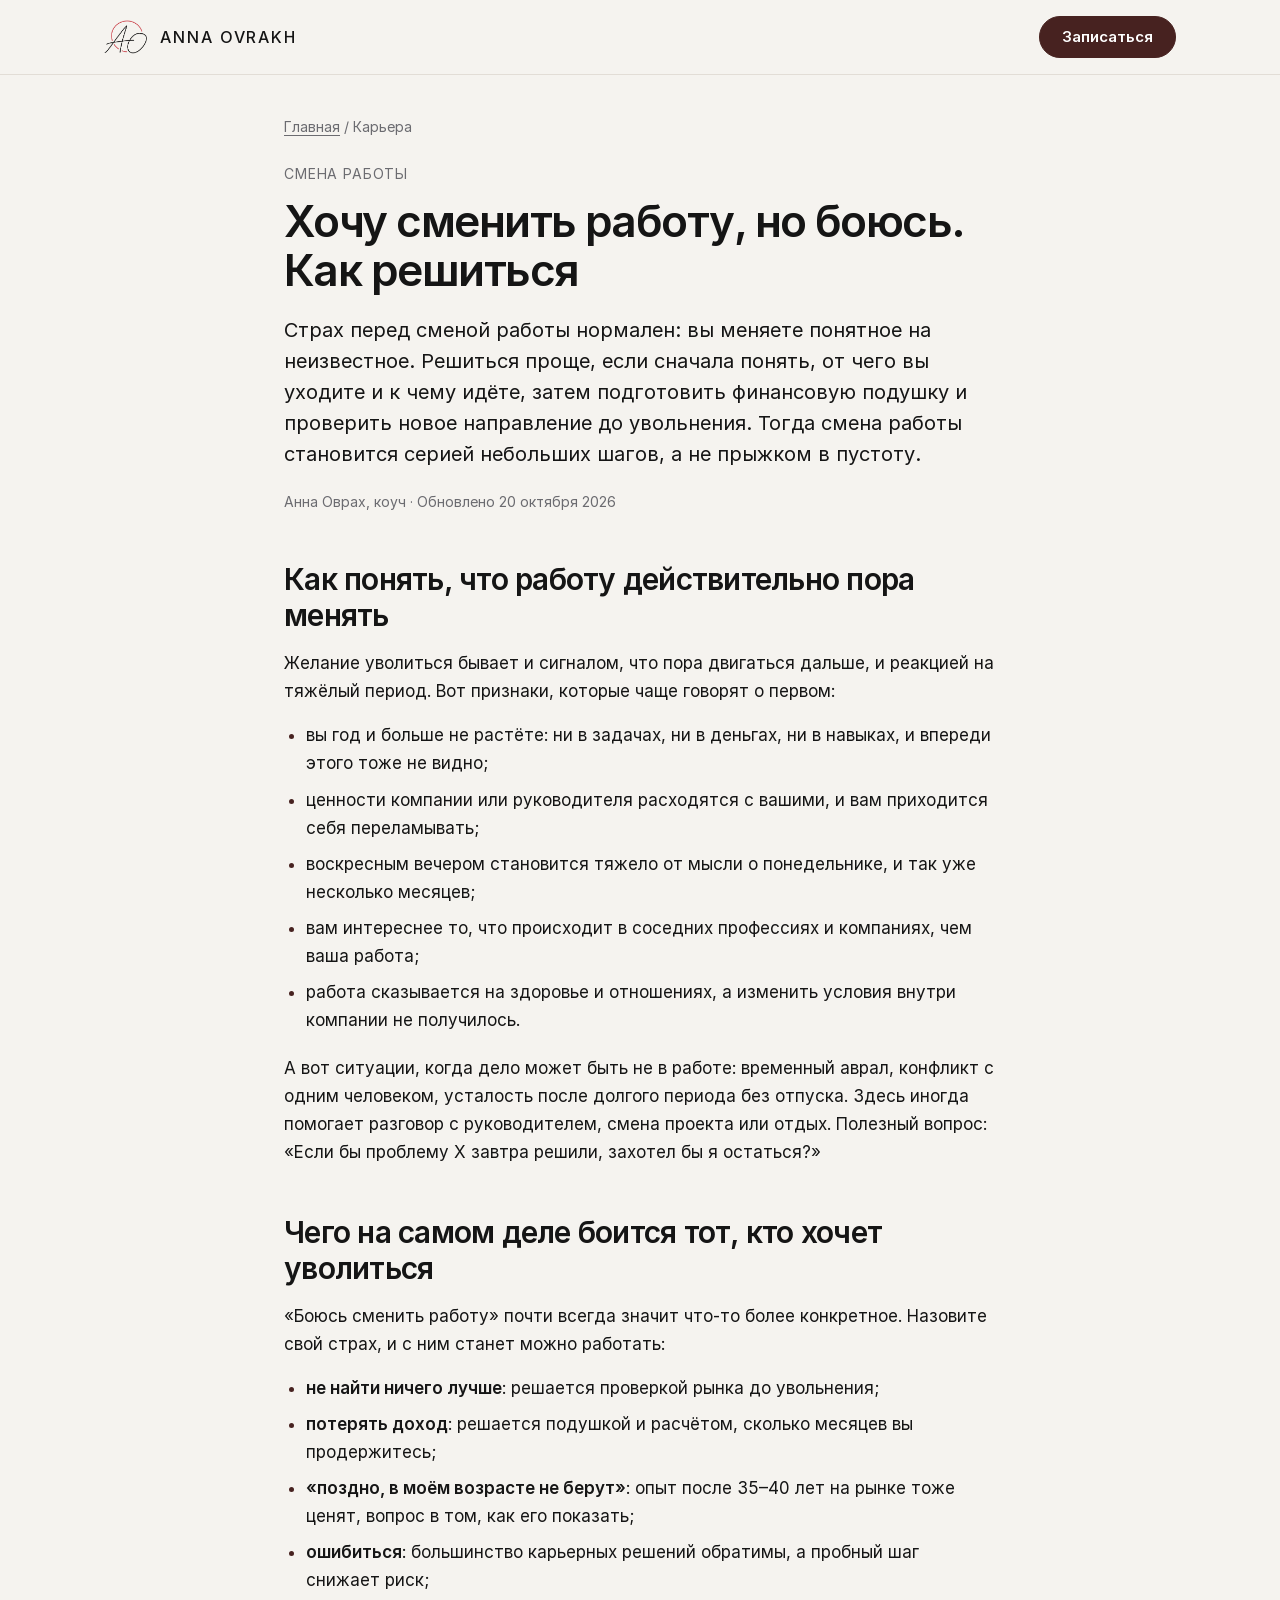
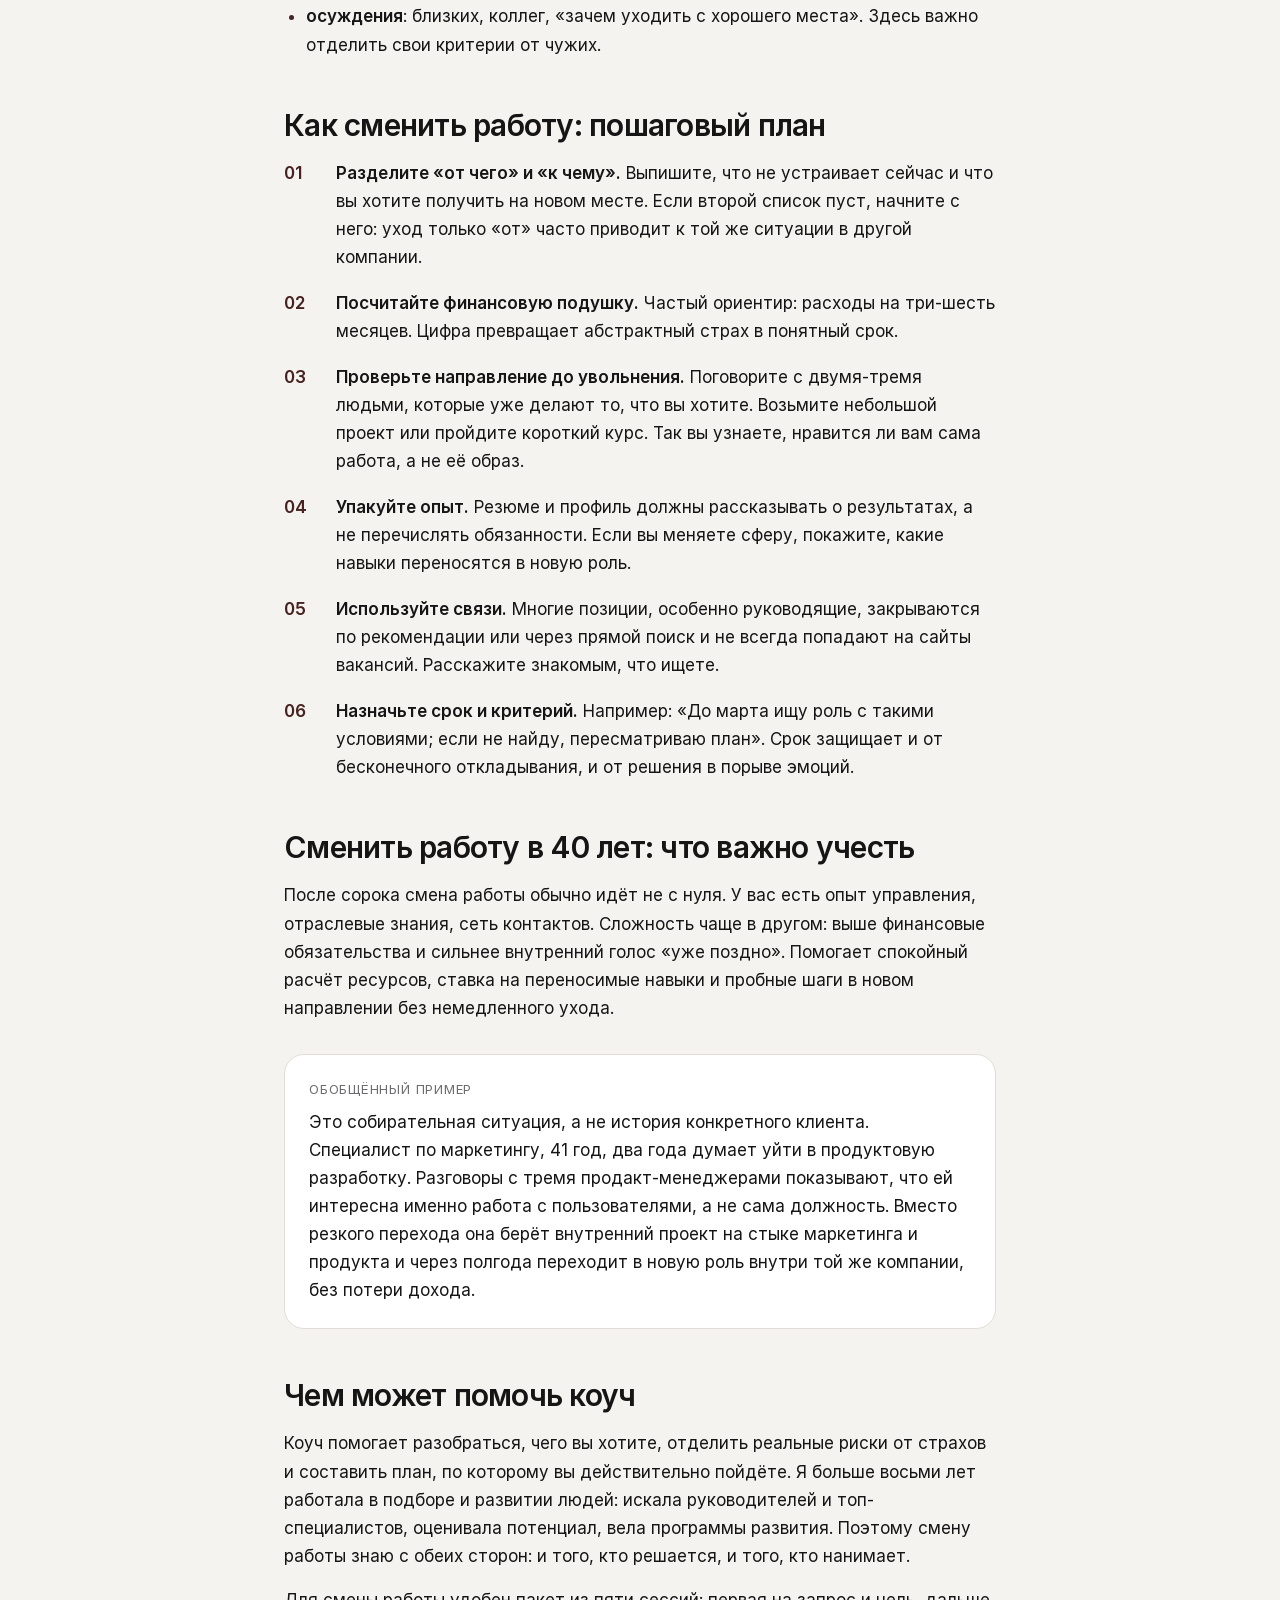
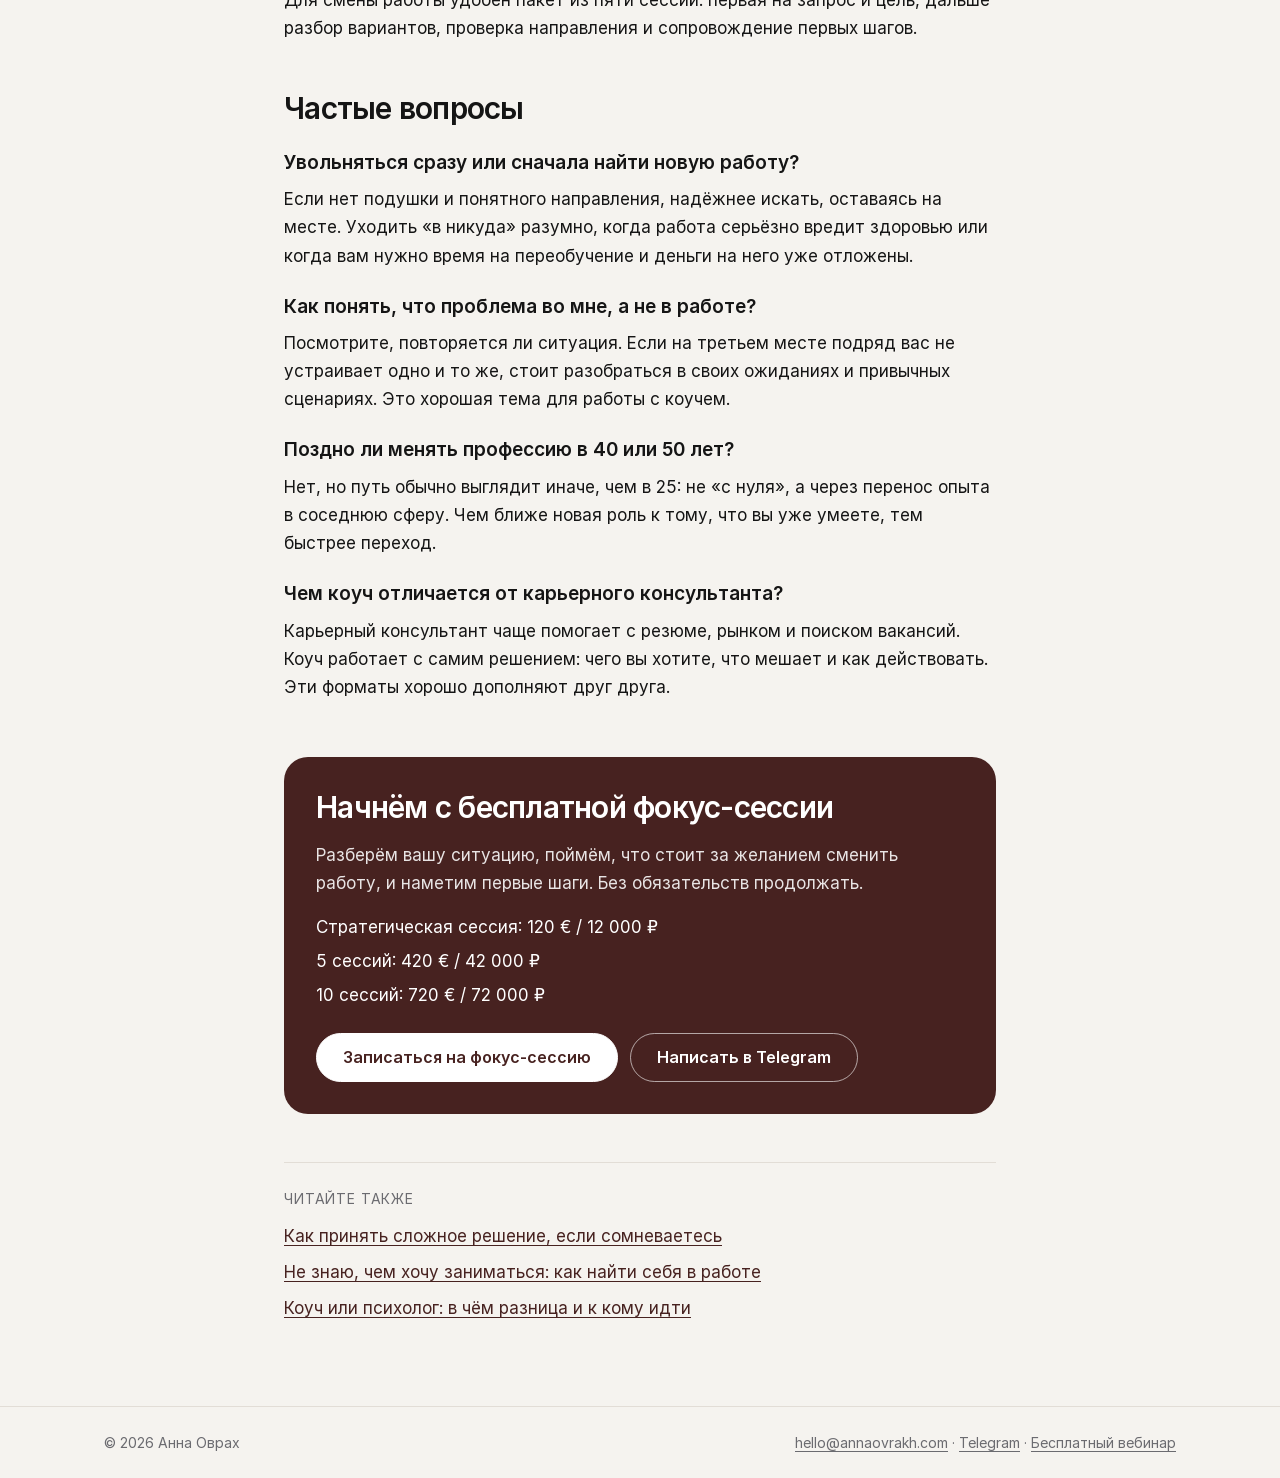
==== hochu-smenit-rabotu/index.html @ 8006fba8 "Add four topic pages for search demand, shared page styles and analytics Pages: /kak-prinyat-resheni" ====
<!doctype html>
<html lang="ru">
<head>
  <meta charset="utf-8">
  <meta name="viewport" content="width=device-width, initial-scale=1">
  <title>Хочу сменить работу, но боюсь: как решиться — Анна Оврах</title>
  <meta name="description" content="Как понять, что работу пора менять, чего на самом деле боится тот, кто хочет уволиться, и как сменить работу без прыжка в пустоту: пошаговый план от коуча.">
  <link rel="canonical" href="https://annaovrakh.com/hochu-smenit-rabotu/">
  <meta name="robots" content="index, follow, max-image-preview:large">
  <meta property="og:type" content="article">
  <meta property="og:url" content="https://annaovrakh.com/hochu-smenit-rabotu/">
  <meta property="og:site_name" content="Анна Оврах">
  <meta property="og:locale" content="ru_RU">
  <meta property="og:title" content="Хочу сменить работу, но боюсь: как решиться">
  <meta property="og:description" content="Как понять, что работу пора менять, и как сменить её без прыжка в пустоту.">
  <meta property="og:image" content="https://annaovrakh.com/assets/meta/og-image.jpg">
  <meta property="og:image:width" content="1200">
  <meta property="og:image:height" content="630">
  <meta name="twitter:card" content="summary_large_image">
  <link rel="icon" href="/favicon.ico" sizes="any">
  <link rel="icon" href="/assets/meta/favicon-512.png" type="image/png" sizes="512x512">
  <link rel="apple-touch-icon" href="/assets/meta/favicon-180.png">
  <link rel="stylesheet" href="/assets/pages/pages.css">
  <script src="/assets/pages/analytics.js" defer></script>
  <script type="application/ld+json">
{
  "@context": "https://schema.org",
  "@graph": [
    {
      "@type": "Article",
      "@id": "https://annaovrakh.com/hochu-smenit-rabotu/#article",
      "headline": "Хочу сменить работу, но боюсь: как решиться",
      "description": "Как понять, что работу пора менять, чего на самом деле боится тот, кто хочет уволиться, и как сменить работу без прыжка в пустоту: пошаговый план от коуча.",
      "inLanguage": "ru",
      "datePublished": "2026-10-20",
      "dateModified": "2026-10-20",
      "image": "https://annaovrakh.com/assets/meta/og-image.jpg",
      "mainEntityOfPage": "https://annaovrakh.com/hochu-smenit-rabotu/",
      "author": { "@type": "Person", "@id": "https://annaovrakh.com/#person", "name": "Анна Оврах", "url": "https://annaovrakh.com/" },
      "publisher": { "@id": "https://annaovrakh.com/#person" },
      "isPartOf": { "@type": "WebSite", "@id": "https://annaovrakh.com/#website", "url": "https://annaovrakh.com/", "name": "Анна Оврах" }
    },
    {
      "@type": "BreadcrumbList",
      "itemListElement": [
        { "@type": "ListItem", "position": 1, "name": "Главная", "item": "https://annaovrakh.com/" },
        { "@type": "ListItem", "position": 2, "name": "Как решиться сменить работу", "item": "https://annaovrakh.com/hochu-smenit-rabotu/" }
      ]
    }
  ]
}
  </script>
</head>
<body>
  <header class="site-header">
    <div class="wrap">
      <a class="brand" href="/"><img src="/assets/images/image-9e5f11c0.png" alt="" width="44" height="34"><span>Anna Ovrakh</span></a>
      <a class="btn btn-primary btn-small" href="https://calendar.google.com/appointments/schedules/AcZssZ16t3_sUgzM_D2zGePgAix_6iRgT2di7BRcbkvkQmh9XfTxQznVhLi48Wpf-VBfK3HbGIU5erK8" target="_blank" rel="noopener">Записаться</a>
    </div>
  </header>

  <main>
    <article>
      <p class="crumbs"><a href="/">Главная</a> / Карьера</p>
      <p class="eyebrow">Смена работы</p>
      <h1>Хочу сменить работу, но боюсь. Как решиться</h1>
      <p class="lead">Страх перед сменой работы нормален: вы меняете понятное на неизвестное. Решиться проще, если сначала понять, от чего вы уходите и к чему идёте, затем подготовить финансовую подушку и проверить новое направление до увольнения. Тогда смена работы становится серией небольших шагов, а не прыжком в пустоту.</p>
      <p class="byline">Анна Оврах, коуч · Обновлено 20 октября 2026</p>

      <h2>Как понять, что работу действительно пора менять</h2>
      <p>Желание уволиться бывает и сигналом, что пора двигаться дальше, и реакцией на тяжёлый период. Вот признаки, которые чаще говорят о первом:</p>
      <ul>
        <li>вы год и больше не растёте: ни в задачах, ни в деньгах, ни в навыках, и впереди этого тоже не видно;</li>
        <li>ценности компании или руководителя расходятся с вашими, и вам приходится себя переламывать;</li>
        <li>воскресным вечером становится тяжело от мысли о понедельнике, и так уже несколько месяцев;</li>
        <li>вам интереснее то, что происходит в соседних профессиях и компаниях, чем ваша работа;</li>
        <li>работа сказывается на здоровье и отношениях, а изменить условия внутри компании не получилось.</li>
      </ul>
      <p>А вот ситуации, когда дело может быть не в работе: временный аврал, конфликт с одним человеком, усталость после долгого периода без отпуска. Здесь иногда помогает разговор с руководителем, смена проекта или отдых. Полезный вопрос: «Если бы проблему X завтра решили, захотел бы я остаться?»</p>

      <h2>Чего на самом деле боится тот, кто хочет уволиться</h2>
      <p>«Боюсь сменить работу» почти всегда значит что-то более конкретное. Назовите свой страх, и с ним станет можно работать:</p>
      <ul>
        <li><strong>не найти ничего лучше</strong>: решается проверкой рынка до увольнения;</li>
        <li><strong>потерять доход</strong>: решается подушкой и расчётом, сколько месяцев вы продержитесь;</li>
        <li><strong>«поздно, в моём возрасте не берут»</strong>: опыт после 35–40 лет на рынке тоже ценят, вопрос в том, как его показать;</li>
        <li><strong>ошибиться</strong>: большинство карьерных решений обратимы, а пробный шаг снижает риск;</li>
        <li><strong>осуждения</strong>: близких, коллег, «зачем уходить с хорошего места». Здесь важно отделить свои критерии от чужих.</li>
      </ul>

      <h2>Как сменить работу: пошаговый план</h2>
      <ol class="steps">
        <li><strong>Разделите «от чего» и «к чему».</strong> Выпишите, что не устраивает сейчас и что вы хотите получить на новом месте. Если второй список пуст, начните с него: уход только «от» часто приводит к той же ситуации в другой компании.</li>
        <li><strong>Посчитайте финансовую подушку.</strong> Частый ориентир: расходы на три-шесть месяцев. Цифра превращает абстрактный страх в понятный срок.</li>
        <li><strong>Проверьте направление до увольнения.</strong> Поговорите с двумя-тремя людьми, которые уже делают то, что вы хотите. Возьмите небольшой проект или пройдите короткий курс. Так вы узнаете, нравится ли вам сама работа, а не её образ.</li>
        <li><strong>Упакуйте опыт.</strong> Резюме и профиль должны рассказывать о результатах, а не перечислять обязанности. Если вы меняете сферу, покажите, какие навыки переносятся в новую роль.</li>
        <li><strong>Используйте связи.</strong> Многие позиции, особенно руководящие, закрываются по рекомендации или через прямой поиск и не всегда попадают на сайты вакансий. Расскажите знакомым, что ищете.</li>
        <li><strong>Назначьте срок и критерий.</strong> Например: «До марта ищу роль с такими условиями; если не найду, пересматриваю план». Срок защищает и от бесконечного откладывания, и от решения в порыве эмоций.</li>
      </ol>

      <h2>Сменить работу в 40 лет: что важно учесть</h2>
      <p>После сорока смена работы обычно идёт не с нуля. У вас есть опыт управления, отраслевые знания, сеть контактов. Сложность чаще в другом: выше финансовые обязательства и сильнее внутренний голос «уже поздно». Помогает спокойный расчёт ресурсов, ставка на переносимые навыки и пробные шаги в новом направлении без немедленного ухода.</p>

      <div class="callout">
        <p class="label">Обобщённый пример</p>
        <p>Это собирательная ситуация, а не история конкретного клиента. Специалист по маркетингу, 41 год, два года думает уйти в продуктовую разработку. Разговоры с тремя продакт-менеджерами показывают, что ей интересна именно работа с пользователями, а не сама должность. Вместо резкого перехода она берёт внутренний проект на стыке маркетинга и продукта и через полгода переходит в новую роль внутри той же компании, без потери дохода.</p>
      </div>

      <h2>Чем может помочь коуч</h2>
      <p>Коуч помогает разобраться, чего вы хотите, отделить реальные риски от страхов и составить план, по которому вы действительно пойдёте. Я больше восьми лет работала в подборе и развитии людей: искала руководителей и топ-специалистов, оценивала потенциал, вела программы развития. Поэтому смену работы знаю с обеих сторон: и того, кто решается, и того, кто нанимает.</p>
      <p>Для смены работы удобен пакет из пяти сессий: первая на запрос и цель, дальше разбор вариантов, проверка направления и сопровождение первых шагов.</p>

      <section class="faq">
        <h2>Частые вопросы</h2>
        <h3>Увольняться сразу или сначала найти новую работу?</h3>
        <p>Если нет подушки и понятного направления, надёжнее искать, оставаясь на месте. Уходить «в никуда» разумно, когда работа серьёзно вредит здоровью или когда вам нужно время на переобучение и деньги на него уже отложены.</p>
        <h3>Как понять, что проблема во мне, а не в работе?</h3>
        <p>Посмотрите, повторяется ли ситуация. Если на третьем месте подряд вас не устраивает одно и то же, стоит разобраться в своих ожиданиях и привычных сценариях. Это хорошая тема для работы с коучем.</p>
        <h3>Поздно ли менять профессию в 40 или 50 лет?</h3>
        <p>Нет, но путь обычно выглядит иначе, чем в 25: не «с нуля», а через перенос опыта в соседнюю сферу. Чем ближе новая роль к тому, что вы уже умеете, тем быстрее переход.</p>
        <h3>Чем коуч отличается от карьерного консультанта?</h3>
        <p>Карьерный консультант чаще помогает с резюме, рынком и поиском вакансий. Коуч работает с самим решением: чего вы хотите, что мешает и как действовать. Эти форматы хорошо дополняют друг друга.</p>
      </section>

      <section class="cta">
        <h2>Начнём с бесплатной фокус-сессии</h2>
        <p>Разберём вашу ситуацию, поймём, что стоит за желанием сменить работу, и наметим первые шаги. Без обязательств продолжать.</p>
        <ul class="prices">
          <li>Стратегическая сессия: 120 € / 12 000 ₽</li>
          <li>5 сессий: 420 € / 42 000 ₽</li>
          <li>10 сессий: 720 € / 72 000 ₽</li>
        </ul>
        <div class="actions">
          <a class="btn btn-primary" href="https://calendar.google.com/appointments/schedules/AcZssZ16t3_sUgzM_D2zGePgAix_6iRgT2di7BRcbkvkQmh9XfTxQznVhLi48Wpf-VBfK3HbGIU5erK8" target="_blank" rel="noopener">Записаться на фокус-сессию</a>
          <a class="btn btn-ghost" href="https://t.me/AnnaOvrakh" target="_blank" rel="noopener">Написать в Telegram</a>
        </div>
      </section>

      <nav class="related" aria-label="Другие материалы">
        <p class="eyebrow">Читайте также</p>
        <ul>
          <li><a href="/kak-prinyat-reshenie/">Как принять сложное решение, если сомневаетесь</a></li>
          <li><a href="/kak-najti-sebya/">Не знаю, чем хочу заниматься: как найти себя в работе</a></li>
          <li><a href="/kouch-ili-psiholog/">Коуч или психолог: в чём разница и к кому идти</a></li>
        </ul>
      </nav>
    </article>
  </main>

  <footer class="site-footer">
    <div class="wrap">
      <span>© 2026 Анна Оврах</span>
      <span><a href="mailto:hello@annaovrakh.com">hello@annaovrakh.com</a> · <a href="https://t.me/AnnaOvrakh" target="_blank" rel="noopener">Telegram</a> · <a href="/webinar/">Бесплатный вебинар</a></span>
    </div>
  </footer>
</body>
</html>
---- assets/pages/pages.css ----
/* Static topic pages (/kak-prinyat-reshenie/ etc.). Colors and type follow the Framer home page. */
@font-face { font-family: "Inter"; src: url("/assets/fonts/font-ba02b29b.woff2"); font-display: swap; font-style: normal; font-weight: 400; unicode-range: U+0460-052F, U+1C80-1C88, U+20B4, U+2DE0-2DFF, U+A640-A69F, U+FE2E-FE2F }
@font-face { font-family: "Inter"; src: url("/assets/fonts/font-d342a035.woff2"); font-display: swap; font-style: normal; font-weight: 400; unicode-range: U+0301, U+0400-045F, U+0490-0491, U+04B0-04B1, U+2116 }
@font-face { font-family: "Inter"; src: url("/assets/fonts/font-5afd6099.woff2"); font-display: swap; font-style: normal; font-weight: 400; unicode-range: U+0000-00FF, U+0131, U+0152-0153, U+02BB-02BC, U+02C6, U+02DA, U+02DC, U+2000-206F, U+2070, U+2074-207E, U+2080-208E, U+20AC, U+2122, U+2191, U+2193, U+2212, U+2215, U+FEFF, U+FFFD }
@font-face { font-family: "Inter"; src: url("/assets/fonts/font-bb40238c.woff2"); font-display: swap; font-style: normal; font-weight: 500; unicode-range: U+0460-052F, U+1C80-1C88, U+20B4, U+2DE0-2DFF, U+A640-A69F, U+FE2E-FE2F }
@font-face { font-family: "Inter"; src: url("/assets/fonts/font-b77601bb.woff2"); font-display: swap; font-style: normal; font-weight: 500; unicode-range: U+0301, U+0400-045F, U+0490-0491, U+04B0-04B1, U+2116 }
@font-face { font-family: "Inter"; src: url("/assets/fonts/font-8a18e34e.woff2"); font-display: swap; font-style: normal; font-weight: 500; unicode-range: U+0000-00FF, U+0131, U+0152-0153, U+02BB-02BC, U+02C6, U+02DA, U+02DC, U+2000-206F, U+2070, U+2074-207E, U+2080-208E, U+20AC, U+2122, U+2191, U+2193, U+2212, U+2215, U+FEFF, U+FFFD }
@font-face { font-family: "Inter"; src: url("/assets/fonts/font-f291989f.woff2"); font-display: swap; font-style: normal; font-weight: 600; unicode-range: U+0460-052F, U+1C80-1C88, U+20B4, U+2DE0-2DFF, U+A640-A69F, U+FE2E-FE2F }
@font-face { font-family: "Inter"; src: url("/assets/fonts/font-847e9200.woff2"); font-display: swap; font-style: normal; font-weight: 600; unicode-range: U+0301, U+0400-045F, U+0490-0491, U+04B0-04B1, U+2116 }
@font-face { font-family: "Inter"; src: url("/assets/fonts/font-d46eff7a.woff2"); font-display: swap; font-style: normal; font-weight: 600; unicode-range: U+0000-00FF, U+0131, U+0152-0153, U+02BB-02BC, U+02C6, U+02DA, U+02DC, U+2000-206F, U+2070, U+2074-207E, U+2080-208E, U+20AC, U+2122, U+2191, U+2193, U+2212, U+2215, U+FEFF, U+FFFD }

:root {
  --bg: #f5f3ef;
  --surface: #ffffff;
  --text: #151515;
  --muted: #6b6b70;
  --line: #e2ddd6;
  --brand: #472220;
  --brand-hover: #32150f;
  --accent: #c8283a;
}

* { box-sizing: border-box; }
html { -webkit-text-size-adjust: 100%; }
body {
  margin: 0;
  background: var(--bg);
  color: var(--text);
  font: 400 17px/1.65 Inter, "Segoe UI", system-ui, -apple-system, Roboto, Arial, sans-serif;
  -webkit-font-smoothing: antialiased;
}
a { color: var(--brand); text-underline-offset: 3px; }
a:hover { color: var(--brand-hover); }
:focus-visible { outline: 2px solid var(--accent); outline-offset: 3px; }

/* Header */
.site-header { border-bottom: 1px solid var(--line); }
.site-header .wrap {
  max-width: 1120px; margin: 0 auto; padding: 16px 24px;
  display: flex; align-items: center; justify-content: space-between; gap: 16px;
}
.brand { display: inline-flex; align-items: center; gap: 12px; color: var(--text); text-decoration: none;
         font-size: 16px; font-weight: 500; letter-spacing: .12em; text-transform: uppercase; }
.brand img { width: 44px; height: auto; display: block; }

/* Buttons */
.btn { display: inline-block; padding: 13px 26px; border-radius: 999px; font-size: 16px; font-weight: 600;
       line-height: 1.3; text-decoration: none; text-align: center; border: 1px solid var(--brand);
       transition: background .15s, color .15s; }
.btn-primary { background: var(--brand); color: #fff; }
.btn-primary:hover { background: var(--brand-hover); color: #fff; }
.btn-ghost { background: transparent; color: var(--brand); }
.btn-ghost:hover { background: var(--brand); color: #fff; }
.btn-small { padding: 10px 22px; font-size: 15px; }

/* Article */
main { max-width: 760px; margin: 0 auto; padding: 40px 24px 64px; }
.crumbs { margin: 0 0 24px; font-size: 14px; color: var(--muted); }
.crumbs a { color: var(--muted); }
.eyebrow { margin: 0 0 12px; font-size: 14px; letter-spacing: .06em; text-transform: uppercase; color: var(--muted); }
h1 { margin: 0 0 20px; font-size: clamp(30px, 5vw, 44px); line-height: 1.12; letter-spacing: -.035em; font-weight: 600; }
.lead { margin: 0 0 20px; font-size: 20px; line-height: 1.55; }
.byline { margin: 0 0 40px; font-size: 14px; color: var(--muted); }
h2 { margin: 48px 0 16px; font-size: clamp(24px, 3.4vw, 30px); line-height: 1.2; letter-spacing: -.025em; font-weight: 600; }
h3 { margin: 28px 0 10px; font-size: 19px; line-height: 1.35; font-weight: 600; }
p { margin: 0 0 16px; }
ul, ol { margin: 0 0 20px; padding-left: 22px; }
li { margin: 0 0 8px; }
li::marker { color: var(--brand); }
strong { font-weight: 600; }

.callout { margin: 32px 0; padding: 24px; background: var(--surface); border-radius: 20px; border: 1px solid var(--line); }
.callout > :last-child { margin-bottom: 0; }
.callout .label { margin: 0 0 8px; font-size: 13px; letter-spacing: .06em; text-transform: uppercase; color: var(--muted); }

.steps { list-style: none; padding: 0; counter-reset: step; }
.steps li { position: relative; padding: 0 0 0 52px; margin: 0 0 18px; counter-increment: step; }
.steps li::before { content: counter(step, decimal-leading-zero); position: absolute; left: 0; top: 0;
                    font-weight: 600; color: var(--brand); }

table { width: 100%; border-collapse: collapse; margin: 0 0 24px; font-size: 16px; }
th, td { text-align: left; vertical-align: top; padding: 12px 12px 12px 0; border-bottom: 1px solid var(--line); }
th { font-weight: 600; }
.table-scroll { overflow-x: auto; }

.cta { margin: 56px 0 0; padding: 32px; background: var(--brand); color: #fff; border-radius: 24px; }
.cta h2 { margin-top: 0; color: #fff; }
.cta p { color: rgba(255,255,255,.88); }
.cta .prices { margin: 0 0 24px; padding: 0; list-style: none; }
.cta .prices li { margin: 0 0 6px; }
.cta .actions { display: flex; flex-wrap: wrap; gap: 12px; }
.cta .btn-primary { background: #fff; color: var(--brand); border-color: #fff; }
.cta .btn-primary:hover { background: var(--bg); color: var(--brand-hover); }
.cta .btn-ghost { color: #fff; border-color: rgba(255,255,255,.6); }
.cta .btn-ghost:hover { background: #fff; color: var(--brand); }

.faq h3 { margin-top: 24px; }
.related { margin: 48px 0 0; padding: 24px 0 0; border-top: 1px solid var(--line); }
.related ul { list-style: none; padding: 0; }

/* Footer */
.site-footer { border-top: 1px solid var(--line); }
.site-footer .wrap { max-width: 1120px; margin: 0 auto; padding: 24px; display: flex; flex-wrap: wrap;
                     gap: 8px 24px; justify-content: space-between; font-size: 14px; color: var(--muted); }
.site-footer a { color: var(--muted); }

@media (max-width: 600px) {
  body { font-size: 16px; }
  .lead { font-size: 18px; }
  main { padding: 28px 16px 48px; }
  .site-header .wrap, .site-footer .wrap { padding-left: 16px; padding-right: 16px; }
  .brand span { display: none; }
  .cta { padding: 24px 20px; border-radius: 20px; }
  .cta .actions .btn { width: 100%; }
}
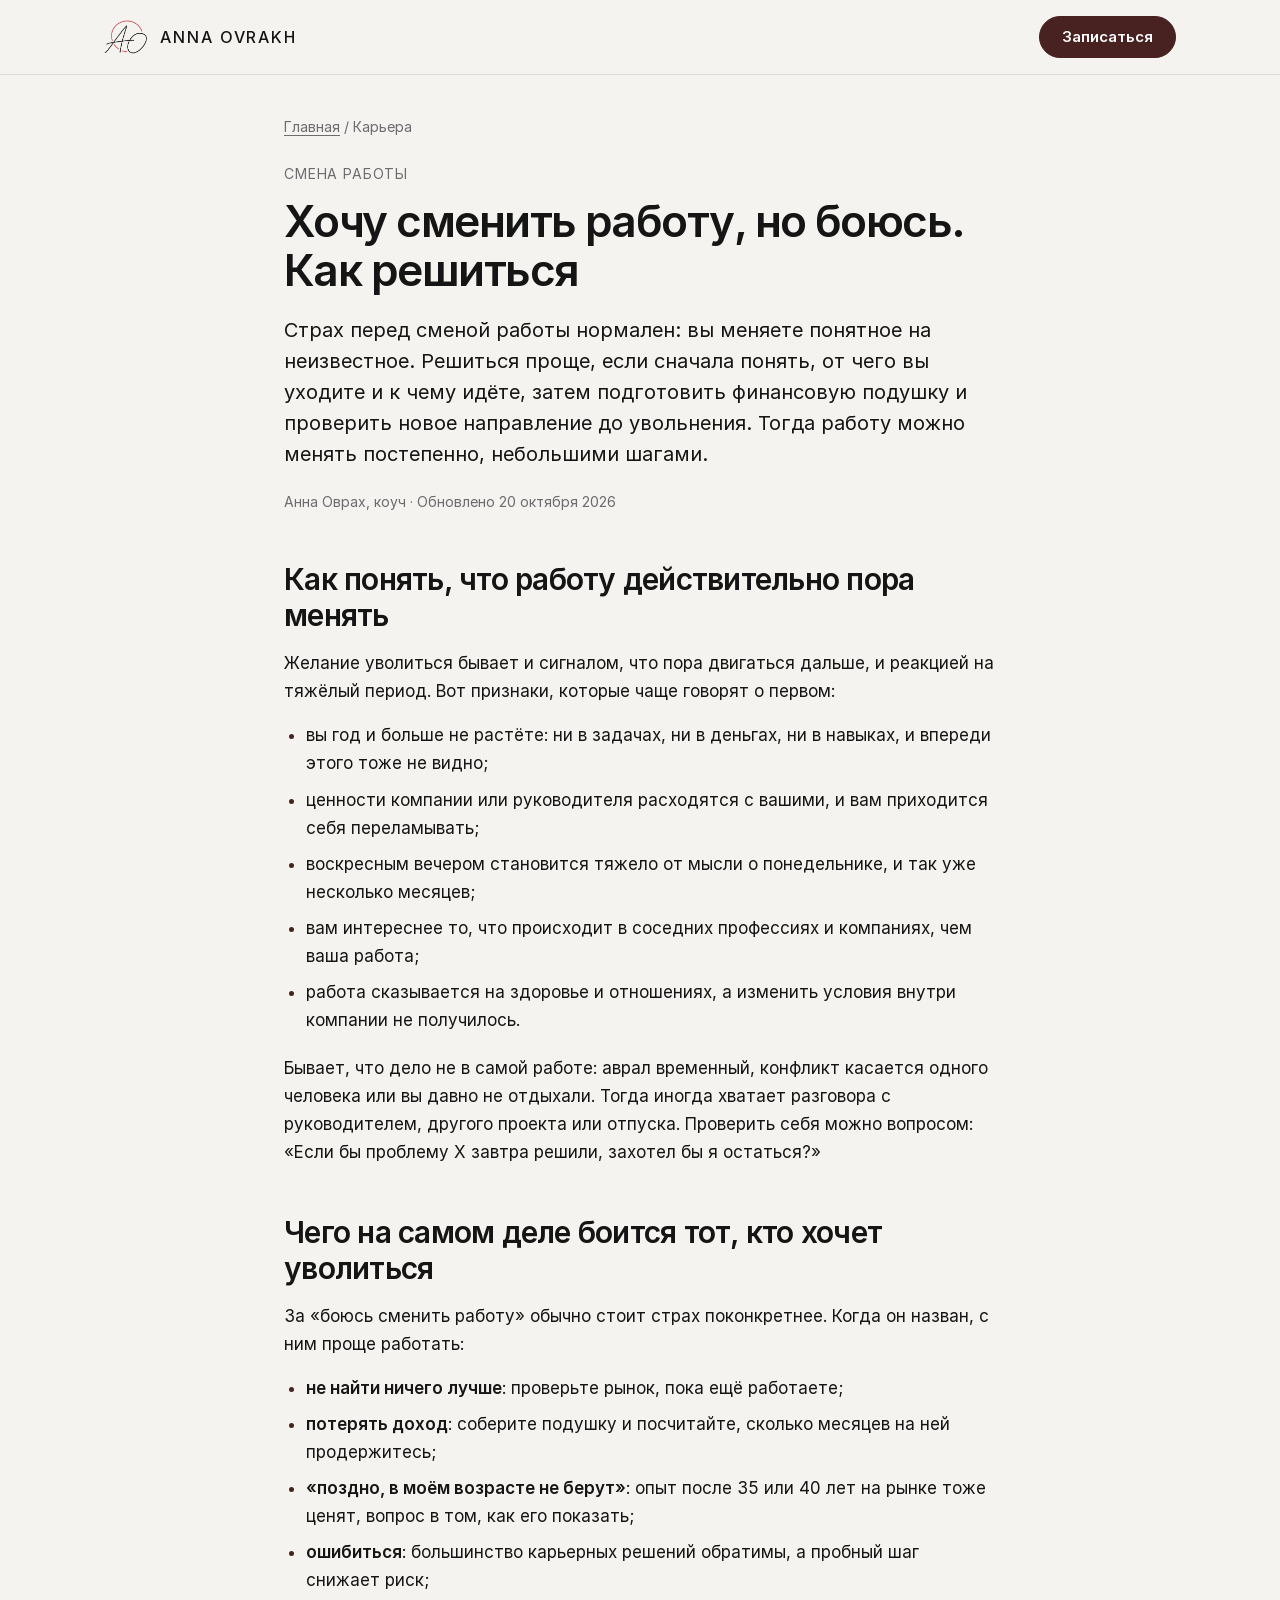
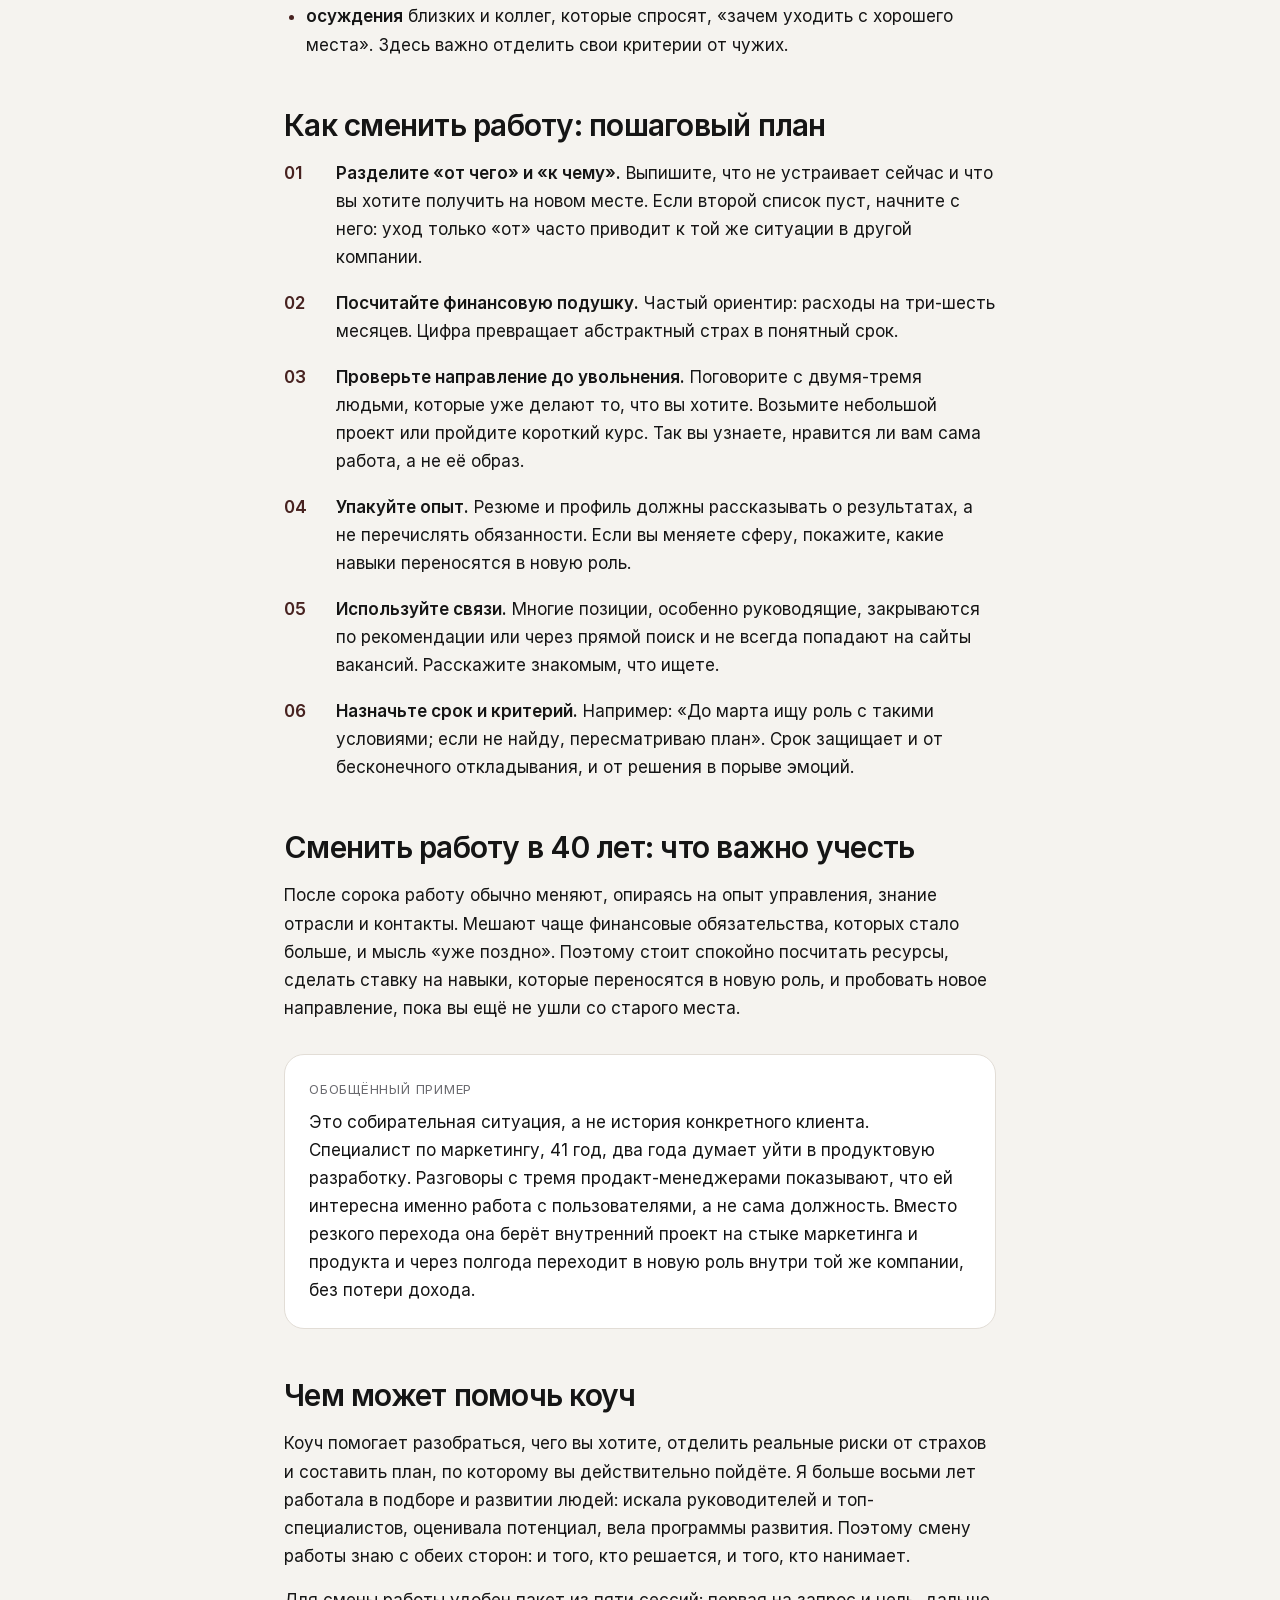
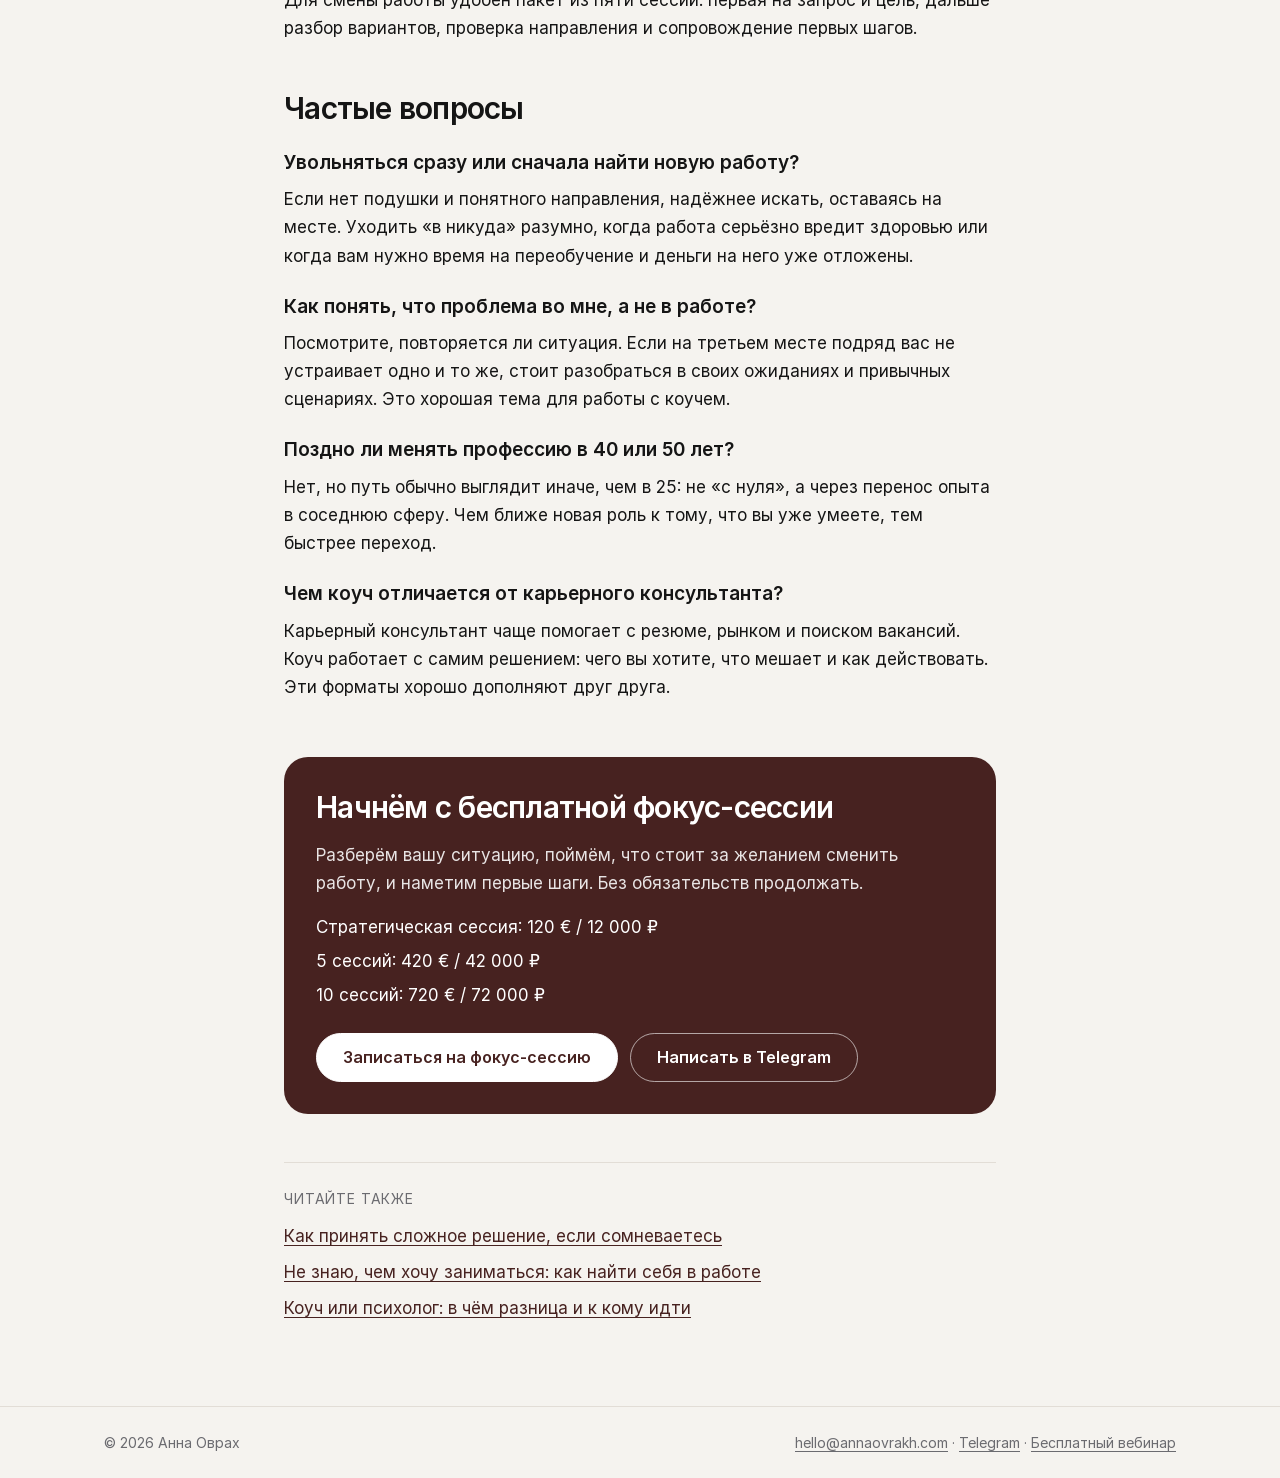
==== commit a45fef39: "Topic pages: remove AI-sounding phrasing Rewrite not-X-but-Y contrasts, closing one-liners, formulai" ====
--- a/hochu-smenit-rabotu/index.html
+++ b/hochu-smenit-rabotu/index.html
@@ -64,7 +64,7 @@
       <p class="crumbs"><a href="/">Главная</a> / Карьера</p>
       <p class="eyebrow">Смена работы</p>
       <h1>Хочу сменить работу, но боюсь. Как решиться</h1>
-      <p class="lead">Страх перед сменой работы нормален: вы меняете понятное на неизвестное. Решиться проще, если сначала понять, от чего вы уходите и к чему идёте, затем подготовить финансовую подушку и проверить новое направление до увольнения. Тогда смена работы становится серией небольших шагов, а не прыжком в пустоту.</p>
+      <p class="lead">Страх перед сменой работы нормален: вы меняете понятное на неизвестное. Решиться проще, если сначала понять, от чего вы уходите и к чему идёте, затем подготовить финансовую подушку и проверить новое направление до увольнения. Тогда работу можно менять постепенно, небольшими шагами.</p>
       <p class="byline">Анна Оврах, коуч · Обновлено 20 октября 2026</p>
 
       <h2>Как понять, что работу действительно пора менять</h2>
@@ -76,16 +76,16 @@
         <li>вам интереснее то, что происходит в соседних профессиях и компаниях, чем ваша работа;</li>
         <li>работа сказывается на здоровье и отношениях, а изменить условия внутри компании не получилось.</li>
       </ul>
-      <p>А вот ситуации, когда дело может быть не в работе: временный аврал, конфликт с одним человеком, усталость после долгого периода без отпуска. Здесь иногда помогает разговор с руководителем, смена проекта или отдых. Полезный вопрос: «Если бы проблему X завтра решили, захотел бы я остаться?»</p>
+      <p>Бывает, что дело не в самой работе: аврал временный, конфликт касается одного человека или вы давно не отдыхали. Тогда иногда хватает разговора с руководителем, другого проекта или отпуска. Проверить себя можно вопросом: «Если бы проблему X завтра решили, захотел бы я остаться?»</p>
 
       <h2>Чего на самом деле боится тот, кто хочет уволиться</h2>
-      <p>«Боюсь сменить работу» почти всегда значит что-то более конкретное. Назовите свой страх, и с ним станет можно работать:</p>
+      <p>За «боюсь сменить работу» обычно стоит страх поконкретнее. Когда он назван, с ним проще работать:</p>
       <ul>
-        <li><strong>не найти ничего лучше</strong>: решается проверкой рынка до увольнения;</li>
-        <li><strong>потерять доход</strong>: решается подушкой и расчётом, сколько месяцев вы продержитесь;</li>
-        <li><strong>«поздно, в моём возрасте не берут»</strong>: опыт после 35–40 лет на рынке тоже ценят, вопрос в том, как его показать;</li>
+        <li><strong>не найти ничего лучше</strong>: проверьте рынок, пока ещё работаете;</li>
+        <li><strong>потерять доход</strong>: соберите подушку и посчитайте, сколько месяцев на ней продержитесь;</li>
+        <li><strong>«поздно, в моём возрасте не берут»</strong>: опыт после 35 или 40 лет на рынке тоже ценят, вопрос в том, как его показать;</li>
         <li><strong>ошибиться</strong>: большинство карьерных решений обратимы, а пробный шаг снижает риск;</li>
-        <li><strong>осуждения</strong>: близких, коллег, «зачем уходить с хорошего места». Здесь важно отделить свои критерии от чужих.</li>
+        <li><strong>осуждения</strong> близких и коллег, которые спросят, «зачем уходить с хорошего места». Здесь важно отделить свои критерии от чужих.</li>
       </ul>
 
       <h2>Как сменить работу: пошаговый план</h2>
@@ -99,7 +99,7 @@
       </ol>
 
       <h2>Сменить работу в 40 лет: что важно учесть</h2>
-      <p>После сорока смена работы обычно идёт не с нуля. У вас есть опыт управления, отраслевые знания, сеть контактов. Сложность чаще в другом: выше финансовые обязательства и сильнее внутренний голос «уже поздно». Помогает спокойный расчёт ресурсов, ставка на переносимые навыки и пробные шаги в новом направлении без немедленного ухода.</p>
+      <p>После сорока работу обычно меняют, опираясь на опыт управления, знание отрасли и контакты. Мешают чаще финансовые обязательства, которых стало больше, и мысль «уже поздно». Поэтому стоит спокойно посчитать ресурсы, сделать ставку на навыки, которые переносятся в новую роль, и пробовать новое направление, пока вы ещё не ушли со старого места.</p>
 
       <div class="callout">
         <p class="label">Обобщённый пример</p>
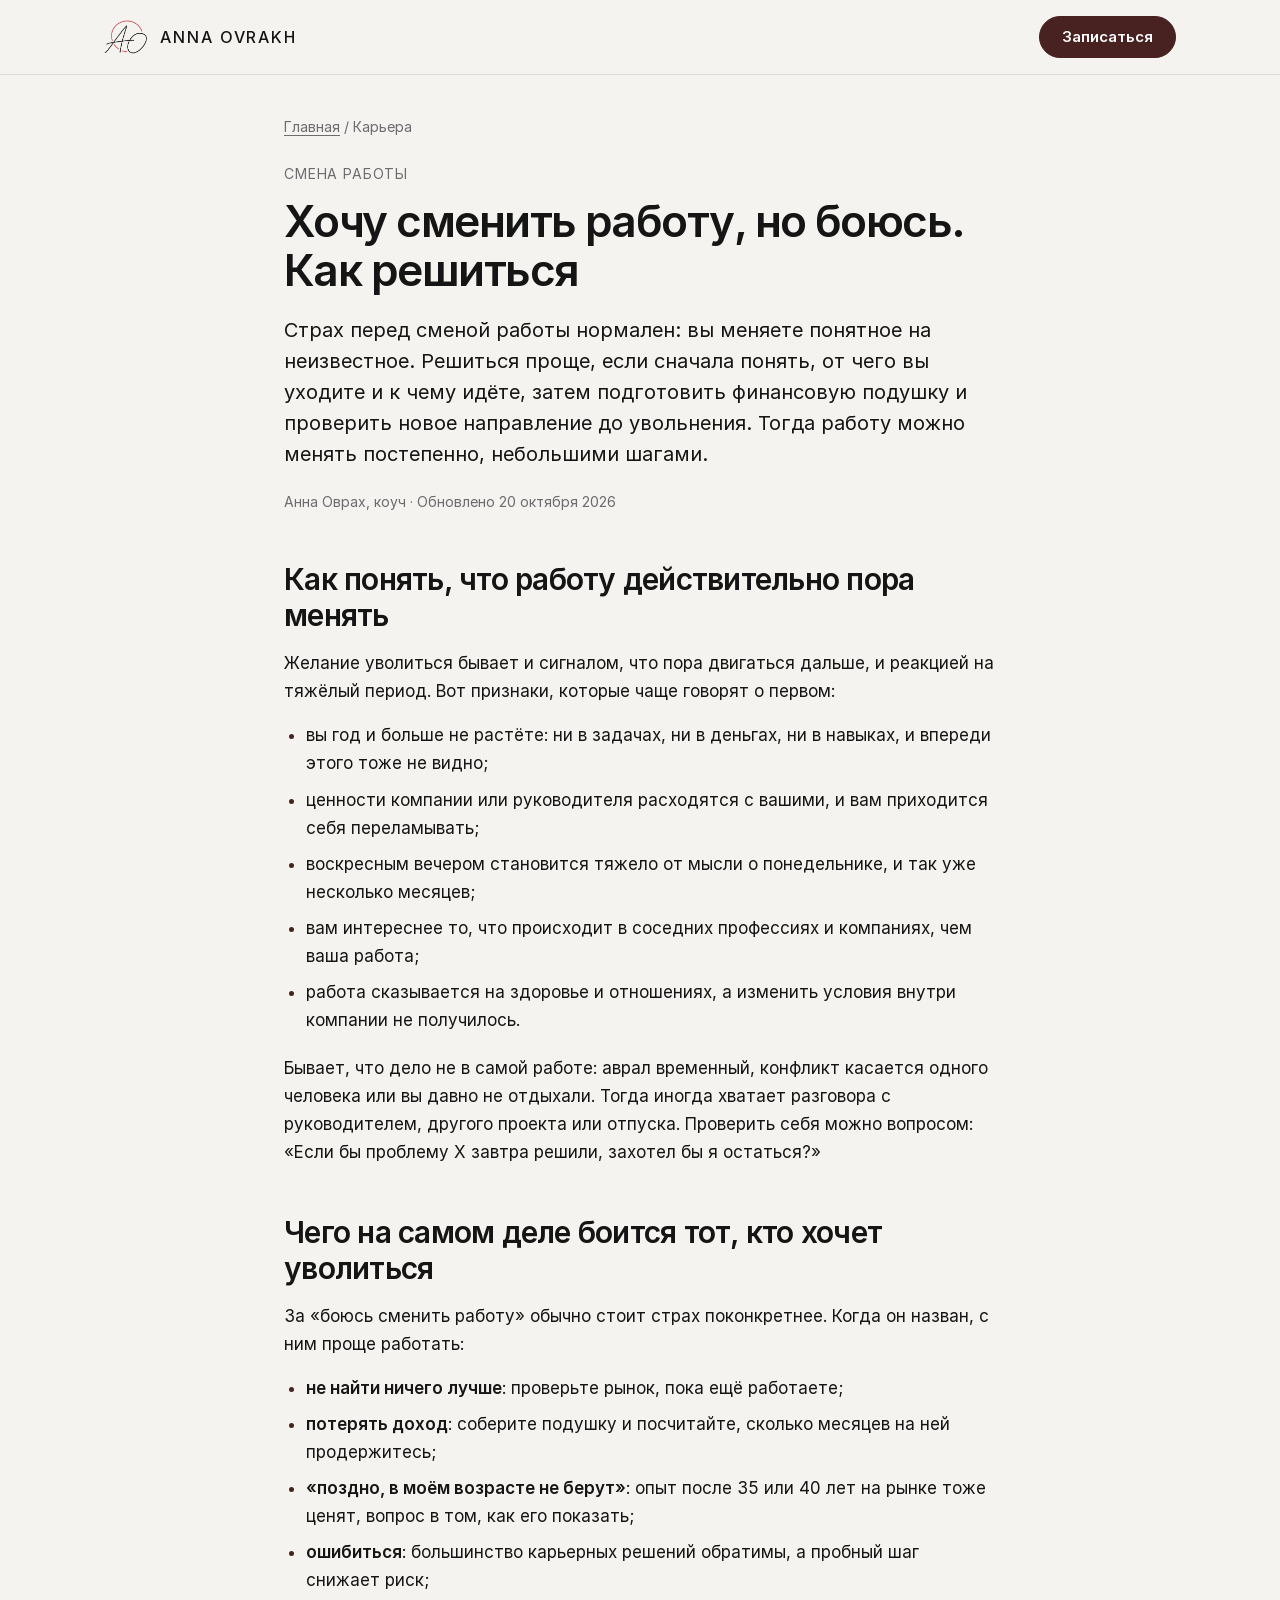
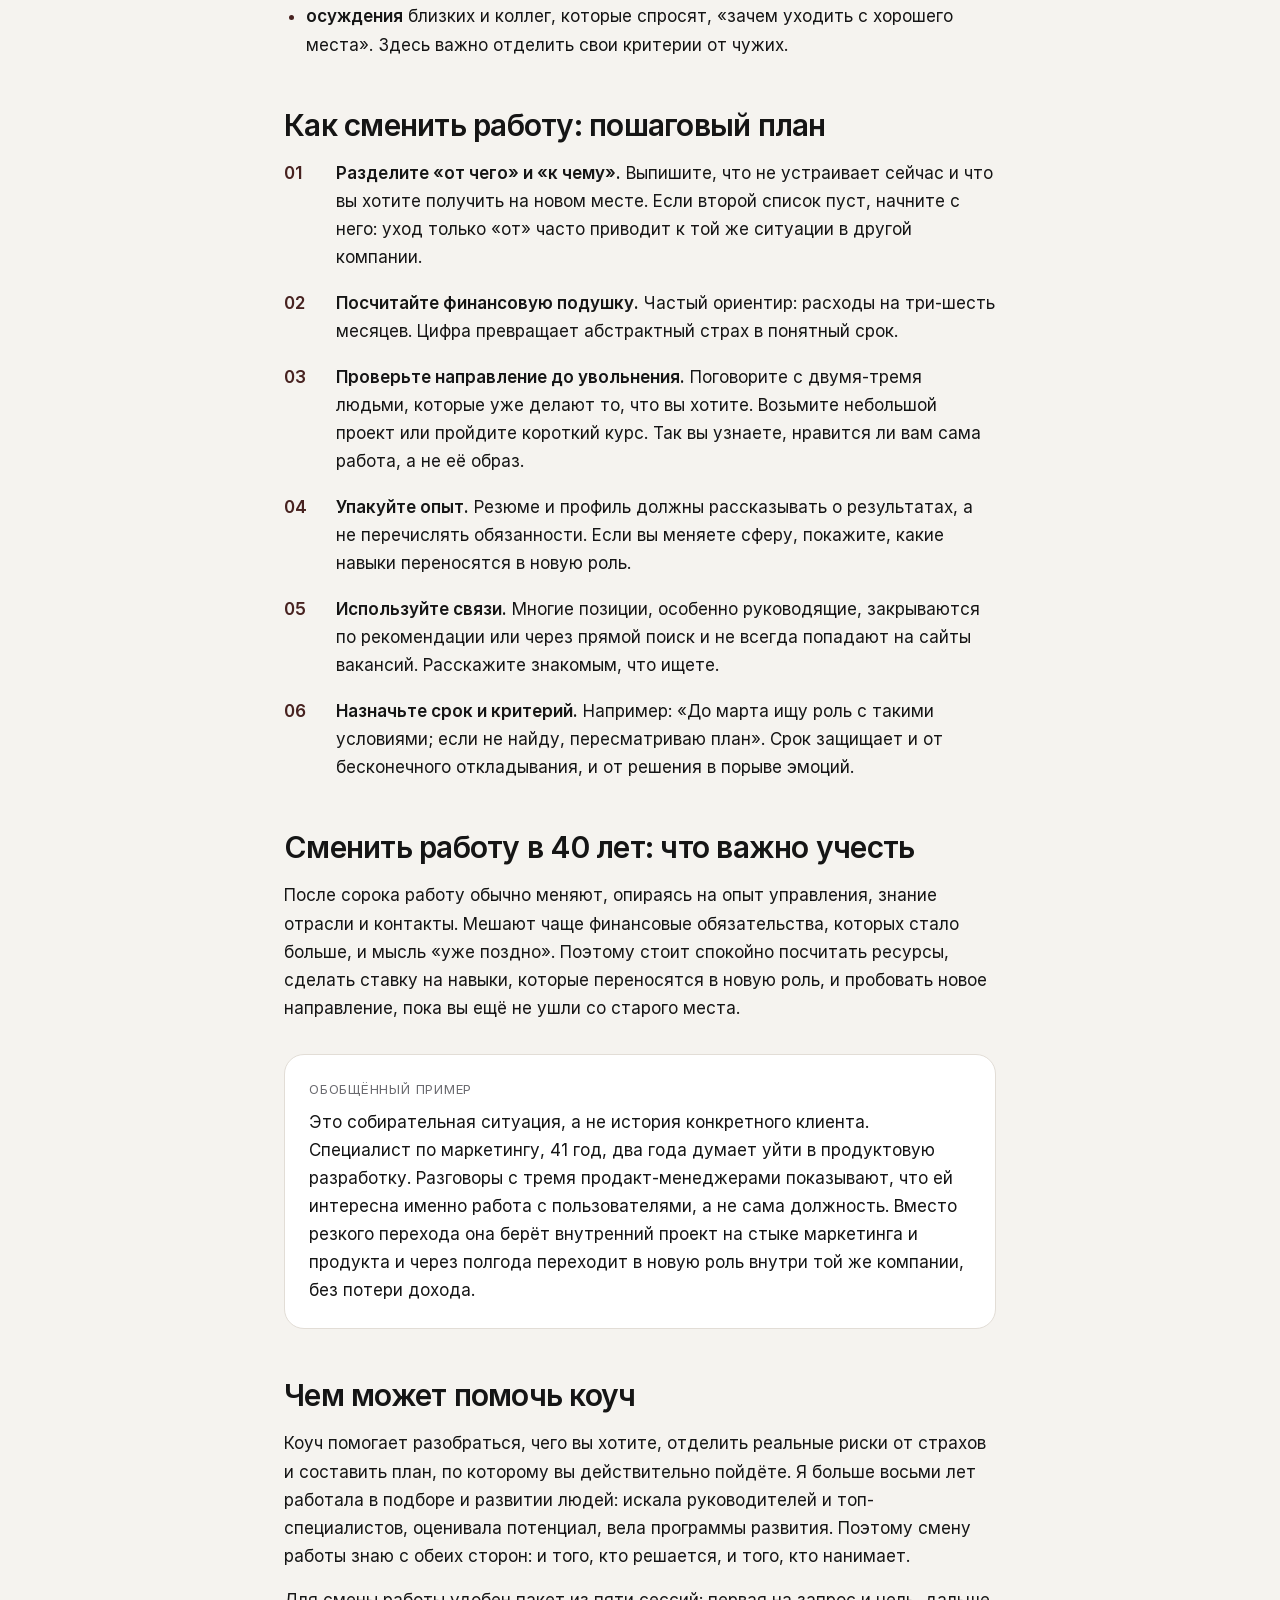
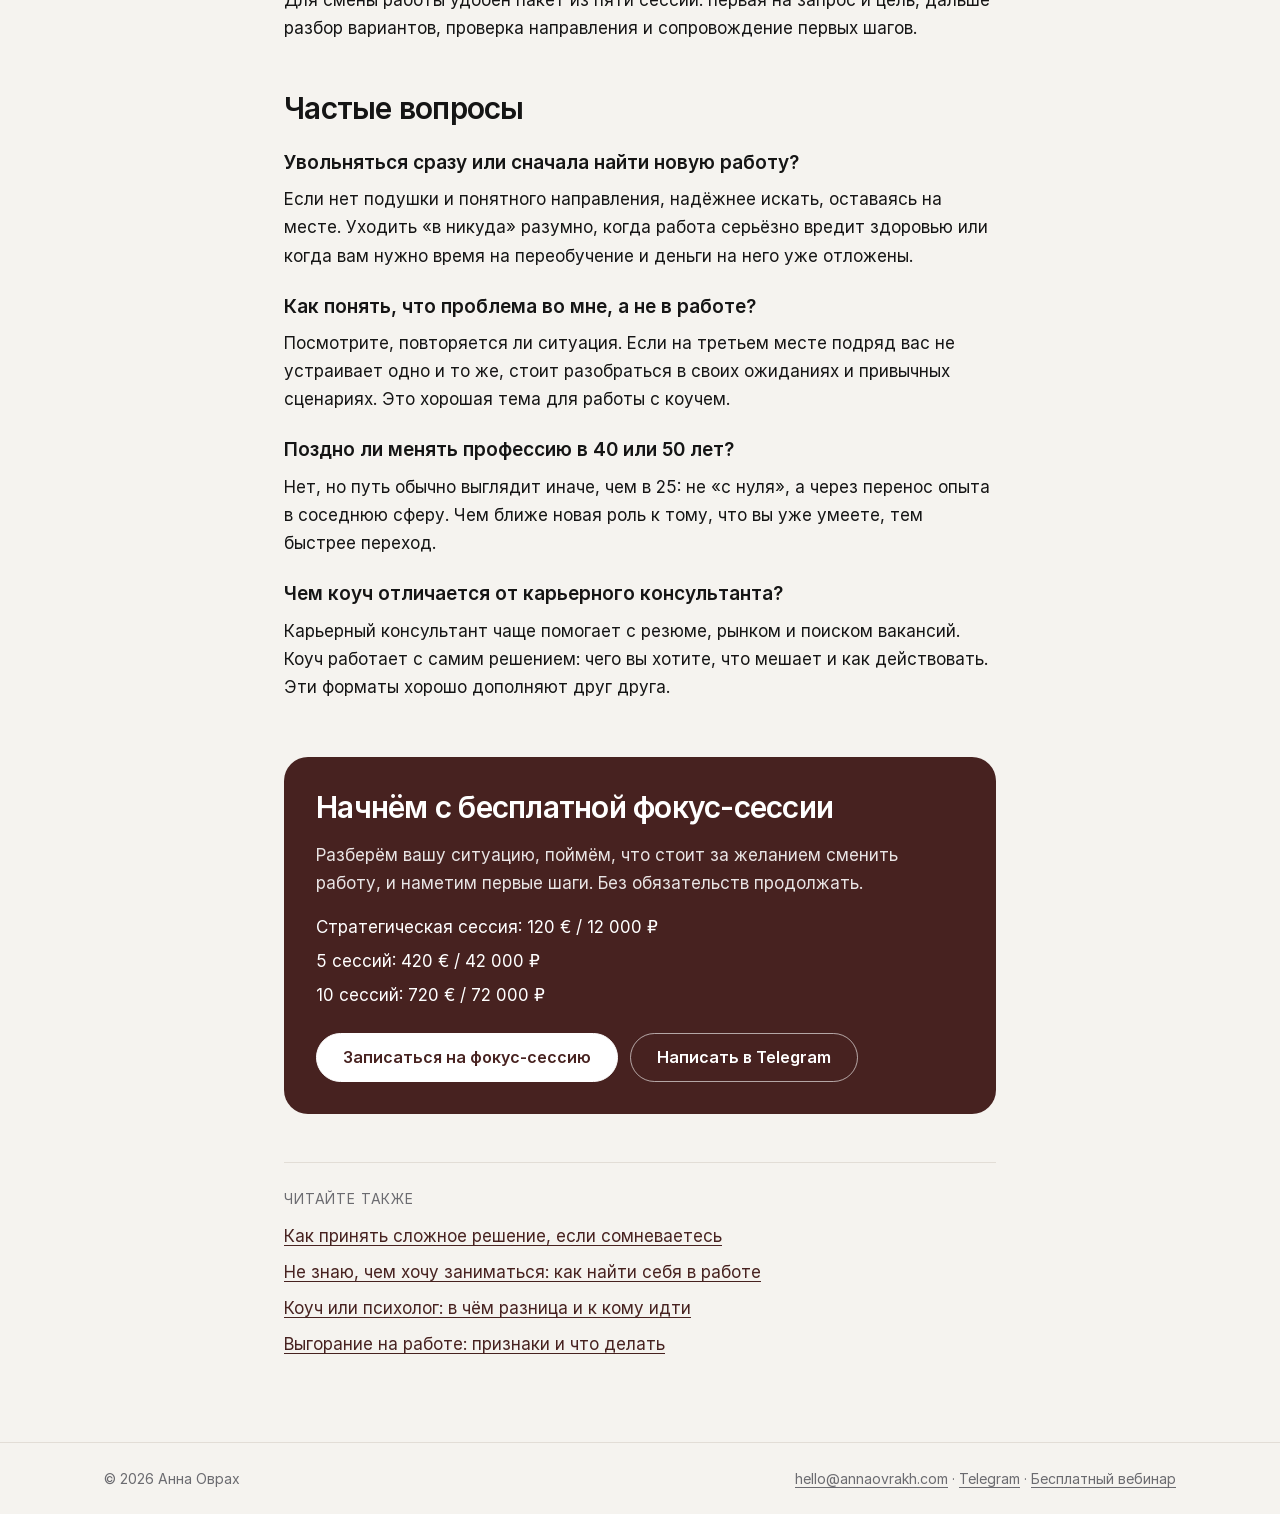
==== commit fe76f58c: "Add topic pages on midlife crisis, burnout and fear of change Three more static pages for Wordstat d" ====
--- a/hochu-smenit-rabotu/index.html
+++ b/hochu-smenit-rabotu/index.html
@@ -142,6 +142,7 @@
           <li><a href="/kak-prinyat-reshenie/">Как принять сложное решение, если сомневаетесь</a></li>
           <li><a href="/kak-najti-sebya/">Не знаю, чем хочу заниматься: как найти себя в работе</a></li>
           <li><a href="/kouch-ili-psiholog/">Коуч или психолог: в чём разница и к кому идти</a></li>
+          <li><a href="/vygoranie-na-rabote/">Выгорание на работе: признаки и что делать</a></li>
         </ul>
       </nav>
     </article>
--- a/assets/pages/pages.css
+++ b/assets/pages/pages.css
@@ -86,6 +86,8 @@
 .cta { margin: 56px 0 0; padding: 32px; background: var(--brand); color: #fff; border-radius: 24px; }
 .cta h2 { margin-top: 0; color: #fff; }
 .cta p { color: rgba(255,255,255,.88); }
+.cta p a { color: #fff; }
+.cta .actions + p { margin: 20px 0 0; }
 .cta .prices { margin: 0 0 24px; padding: 0; list-style: none; }
 .cta .prices li { margin: 0 0 6px; }
 .cta .actions { display: flex; flex-wrap: wrap; gap: 12px; }
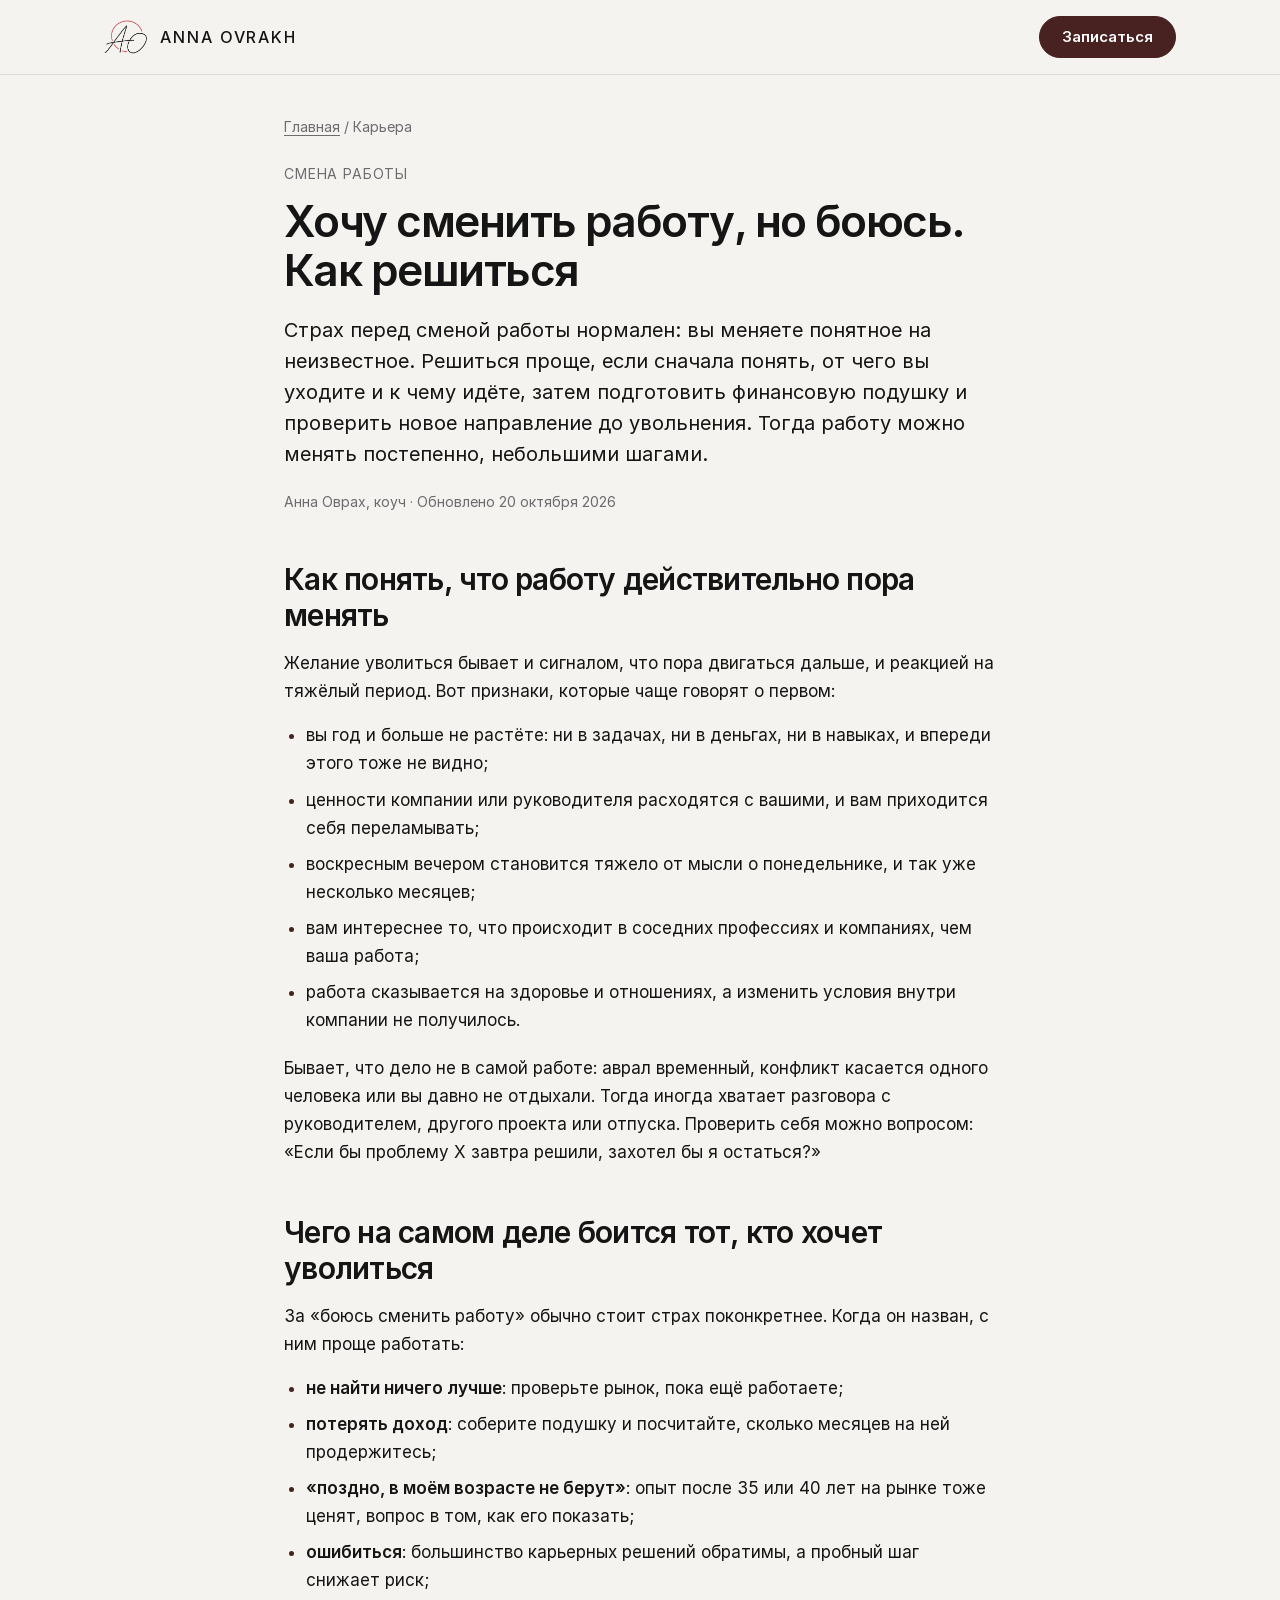
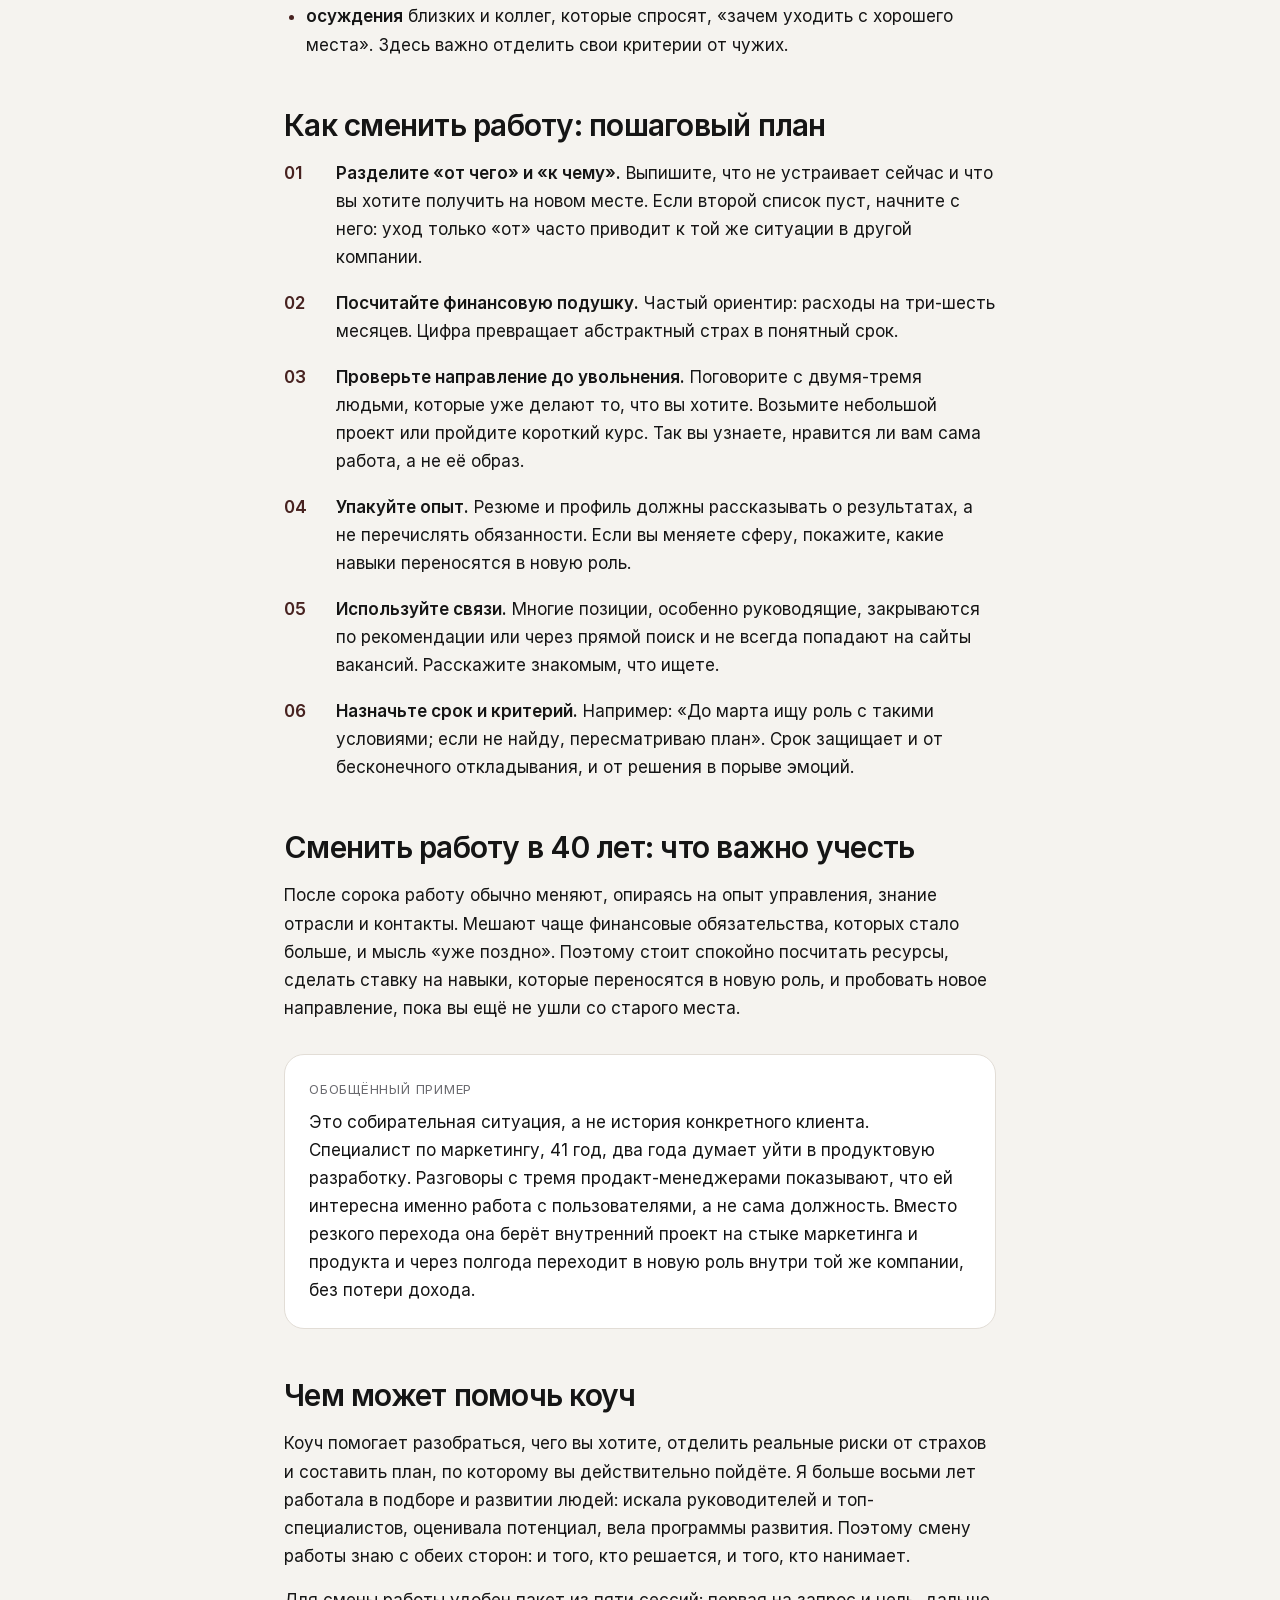
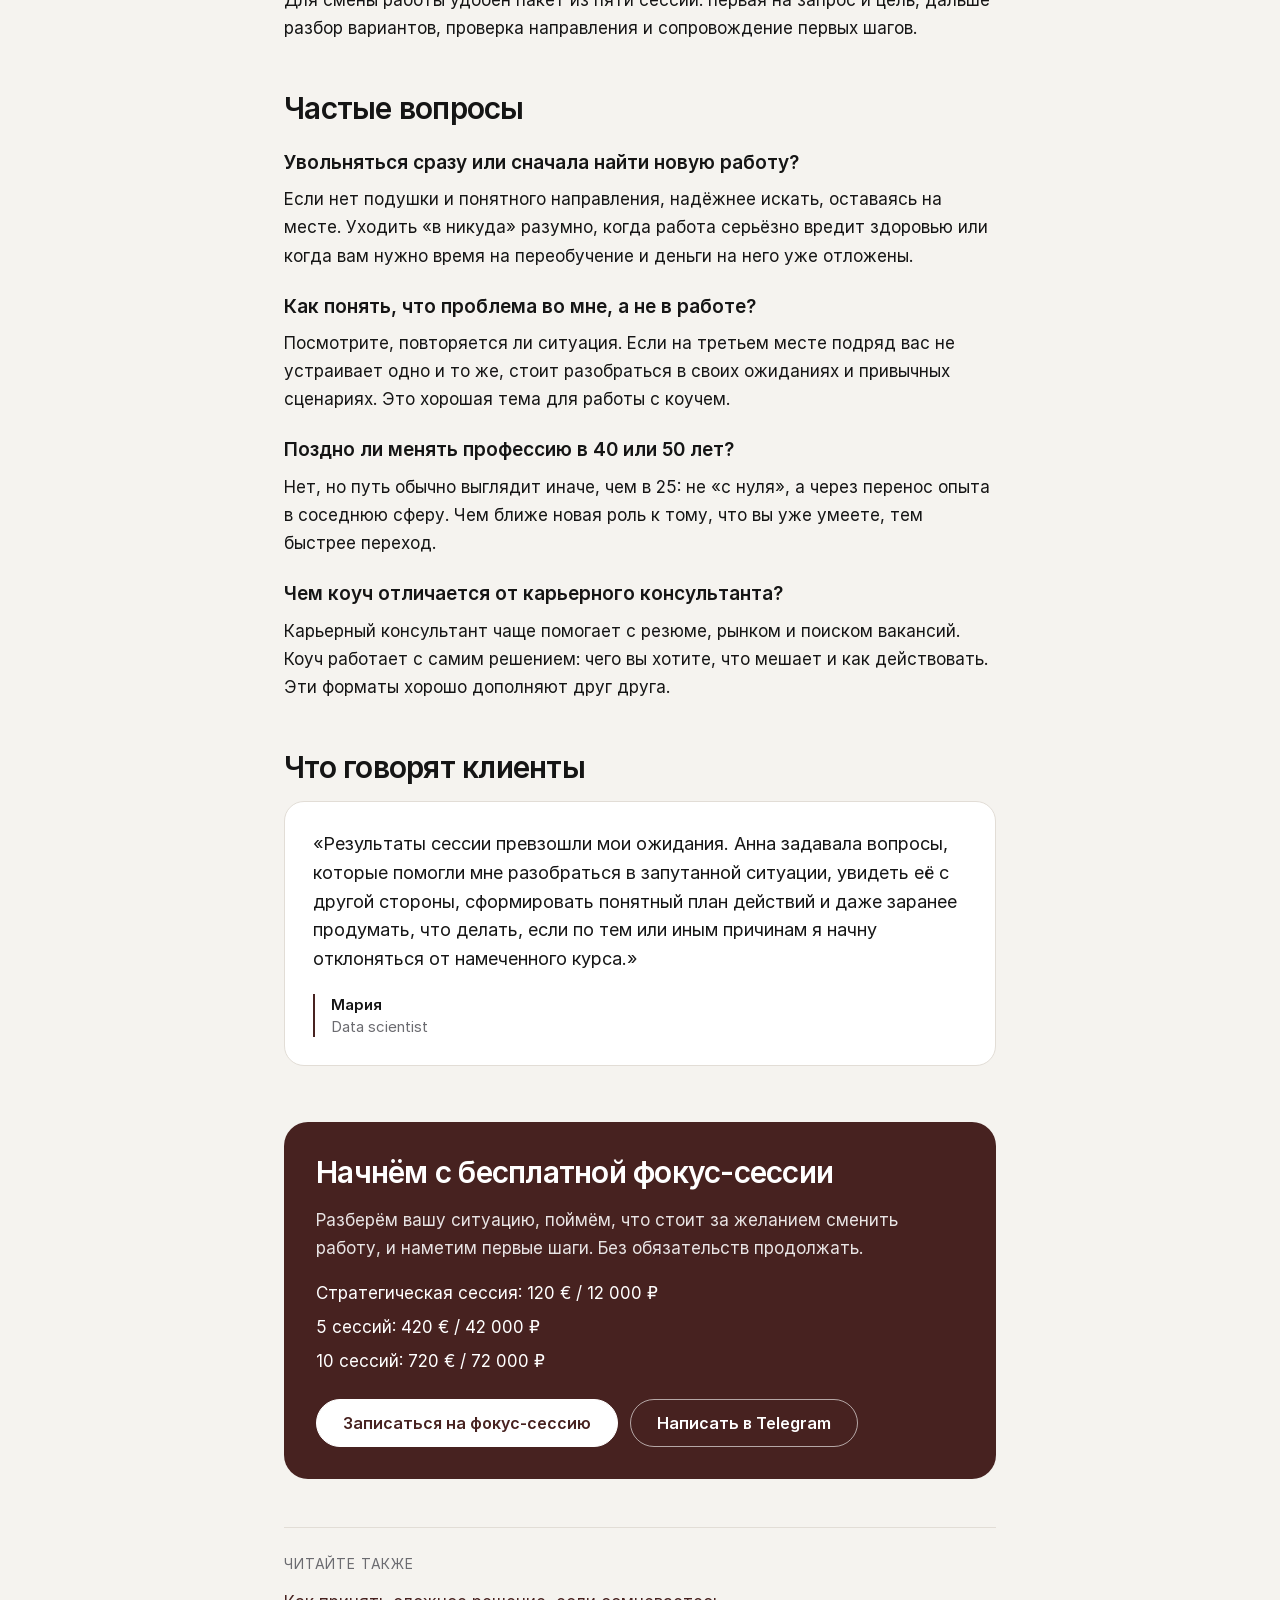
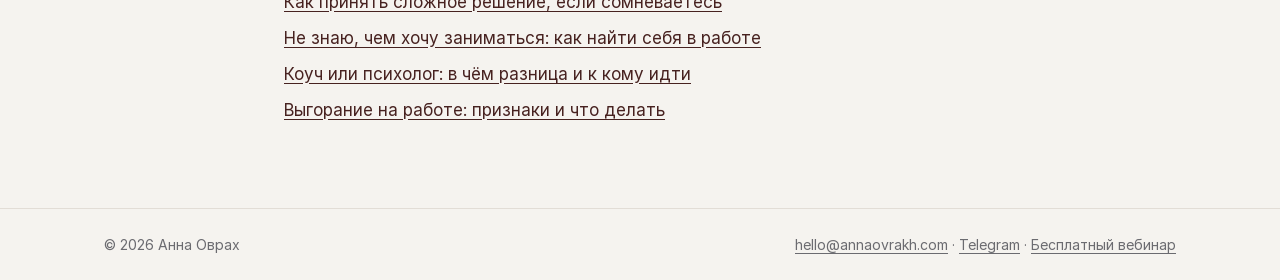
==== commit 1e99231e: "Add a client review block to the 8 topic pages Reviews from the home carousel were only rendered by " ====
--- a/hochu-smenit-rabotu/index.html
+++ b/hochu-smenit-rabotu/index.html
@@ -122,6 +122,16 @@
         <p>Карьерный консультант чаще помогает с резюме, рынком и поиском вакансий. Коуч работает с самим решением: чего вы хотите, что мешает и как действовать. Эти форматы хорошо дополняют друг друга.</p>
       </section>
 
+      <section class="review">
+        <h2>Что говорят клиенты</h2>
+        <figure>
+          <blockquote>
+            <p>«Результаты сессии превзошли мои ожидания. Анна задавала вопросы, которые помогли мне разобраться в запутанной ситуации, увидеть её с другой стороны, сформировать понятный план действий и даже заранее продумать, что делать, если по тем или иным причинам я начну отклоняться от намеченного курса.»</p>
+          </blockquote>
+          <figcaption><span class="review-name">Мария</span> <span class="review-role">Data scientist</span></figcaption>
+        </figure>
+      </section>
+
       <section class="cta">
         <h2>Начнём с бесплатной фокус-сессии</h2>
         <p>Разберём вашу ситуацию, поймём, что стоит за желанием сменить работу, и наметим первые шаги. Без обязательств продолжать.</p>
--- a/assets/pages/pages.css
+++ b/assets/pages/pages.css
@@ -72,6 +72,12 @@
 .callout { margin: 32px 0; padding: 24px; background: var(--surface); border-radius: 20px; border: 1px solid var(--line); }
 .callout > :last-child { margin-bottom: 0; }
 .callout .label { margin: 0 0 8px; font-size: 13px; letter-spacing: .06em; text-transform: uppercase; color: var(--muted); }
+.callout .label + h3 { margin-top: 0; }
+
+.toc { margin: 0 0 40px; padding: 20px 24px; background: var(--surface); border-radius: 20px; border: 1px solid var(--line); }
+.toc ol { margin: 0; }
+.toc li { margin: 0 0 4px; }
+h2[id], section[id] { scroll-margin-top: 24px; }
 
 .steps { list-style: none; padding: 0; counter-reset: step; }
 .steps li { position: relative; padding: 0 0 0 52px; margin: 0 0 18px; counter-increment: step; }
@@ -96,6 +102,15 @@
 .cta .btn-ghost { color: #fff; border-color: rgba(255,255,255,.6); }
 .cta .btn-ghost:hover { background: #fff; color: var(--brand); }
 
+/* Client review: quote, name, role. Shared by topic pages and /ob-anne/ */
+.review figure { margin: 0; padding: 28px; background: var(--surface); border-radius: 20px; border: 1px solid var(--line); }
+.review blockquote { margin: 0 0 20px; font-size: 18px; line-height: 1.6; }
+.review blockquote p { margin: 0 0 12px; }
+.review blockquote p:last-child { margin-bottom: 0; }
+.review figcaption { padding-left: 16px; border-left: 2px solid var(--brand); font-size: 15px; line-height: 1.45; }
+.review-name { display: block; font-weight: 600; }
+.review-role { display: block; color: var(--muted); }
+
 .faq h3 { margin-top: 24px; }
 .related { margin: 48px 0 0; padding: 24px 0 0; border-top: 1px solid var(--line); }
 .related ul { list-style: none; padding: 0; }
@@ -112,6 +127,8 @@
   main { padding: 28px 16px 48px; }
   .site-header .wrap, .site-footer .wrap { padding-left: 16px; padding-right: 16px; }
   .brand span { display: none; }
+  .review figure { padding: 20px; }
+  .review blockquote { font-size: 17px; }
   .cta { padding: 24px 20px; border-radius: 20px; }
   .cta .actions .btn { width: 100%; }
 }
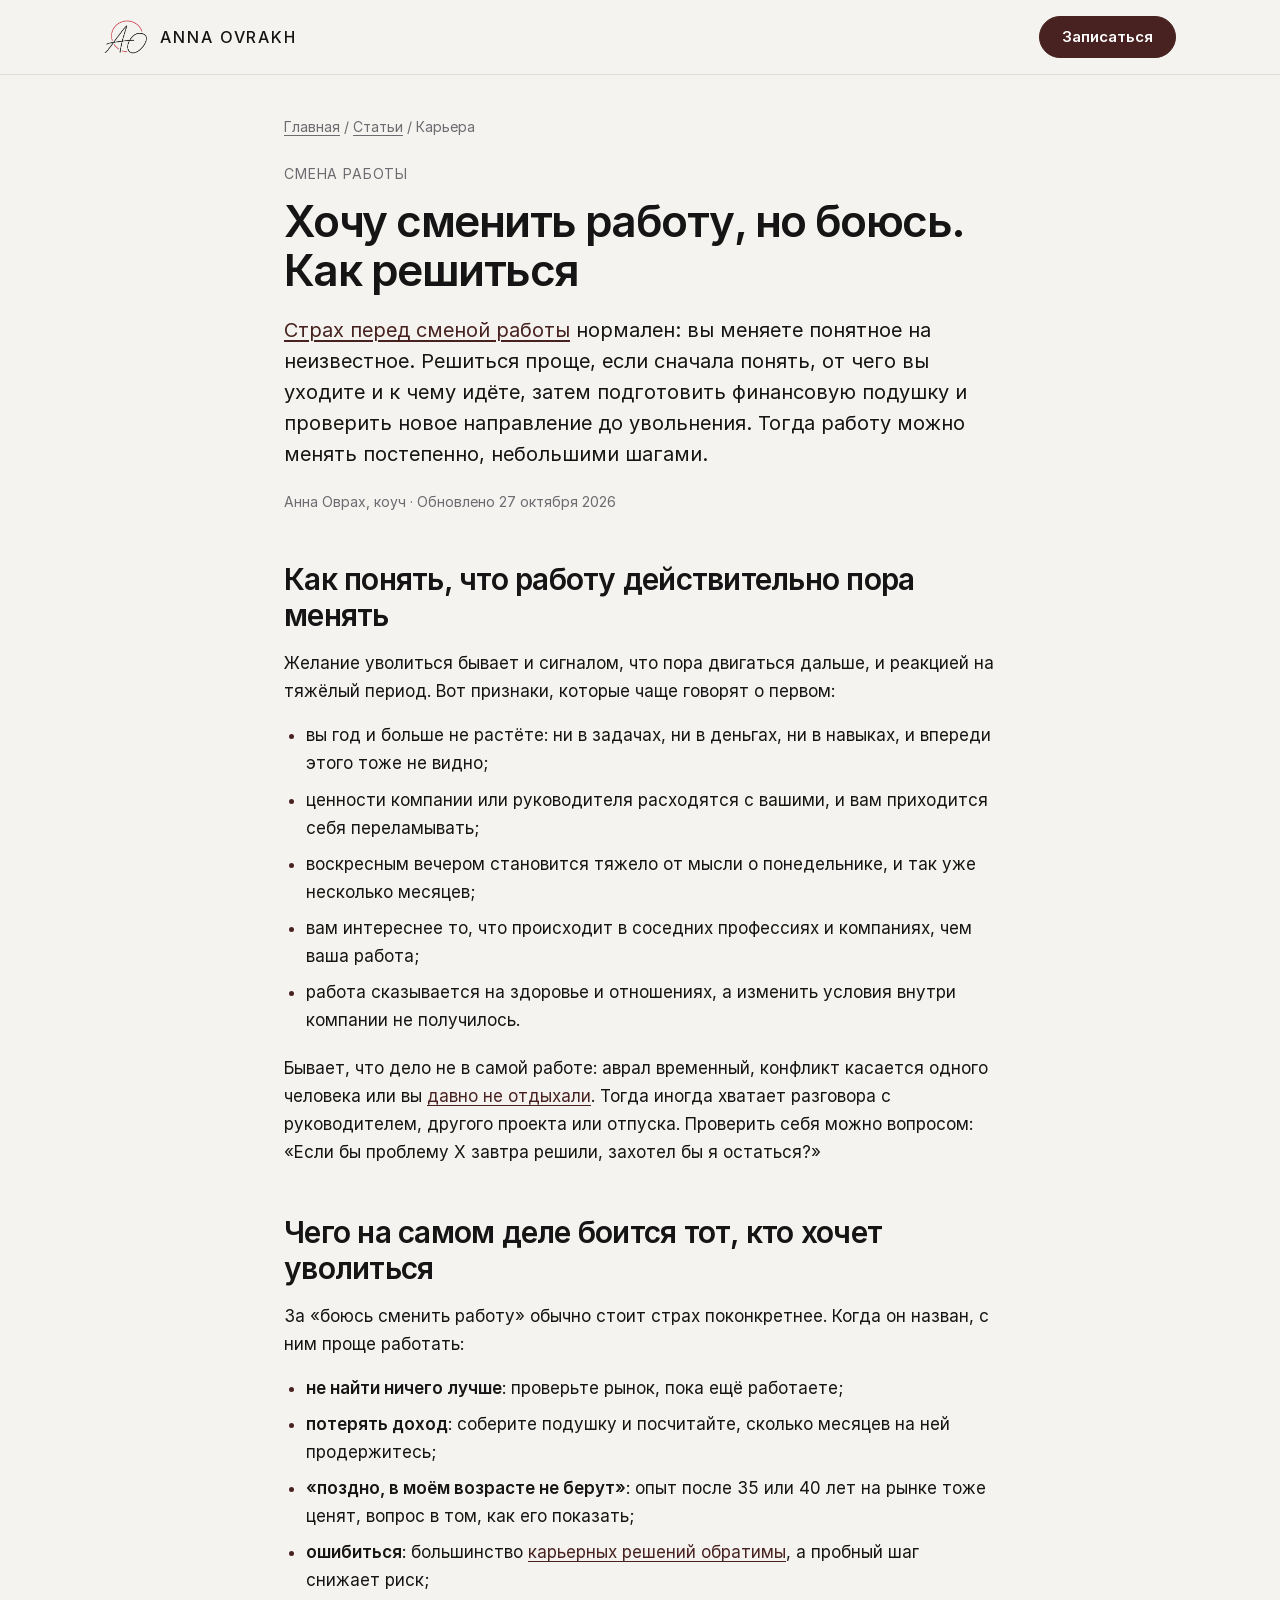
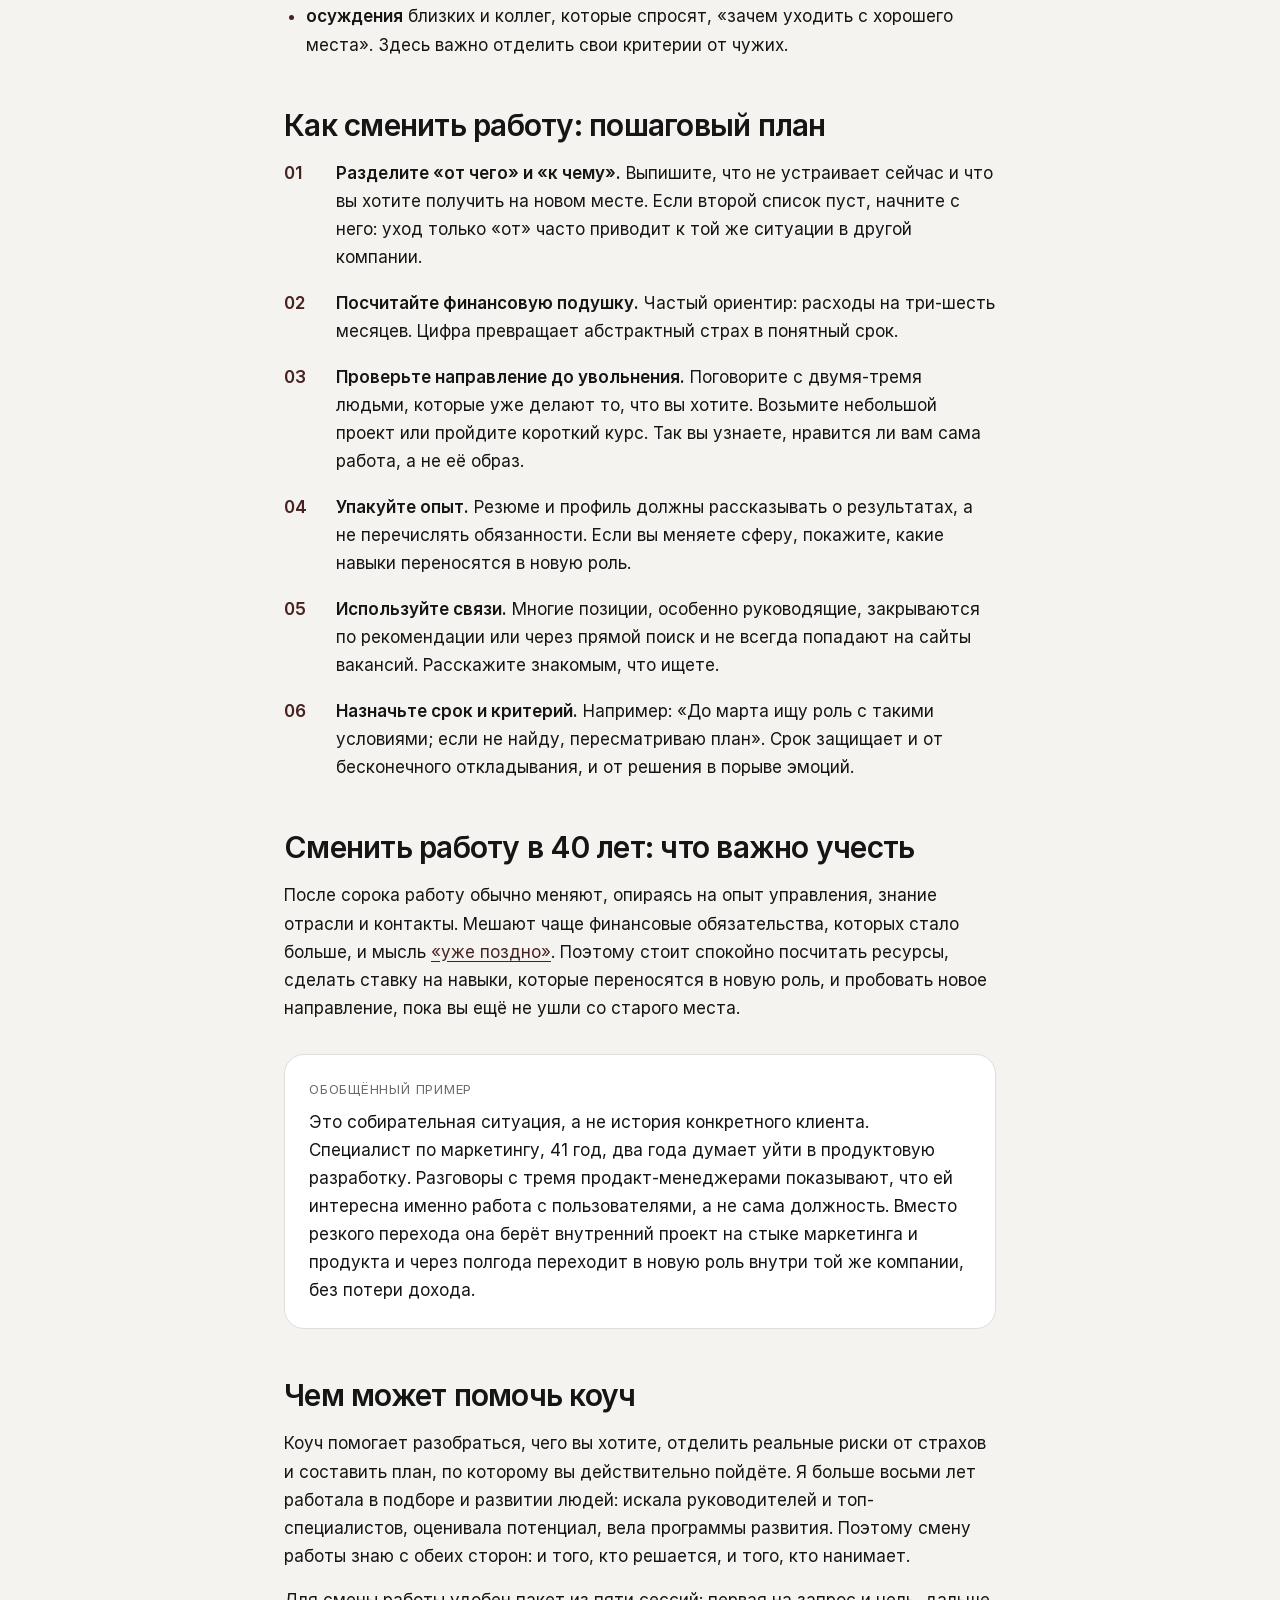
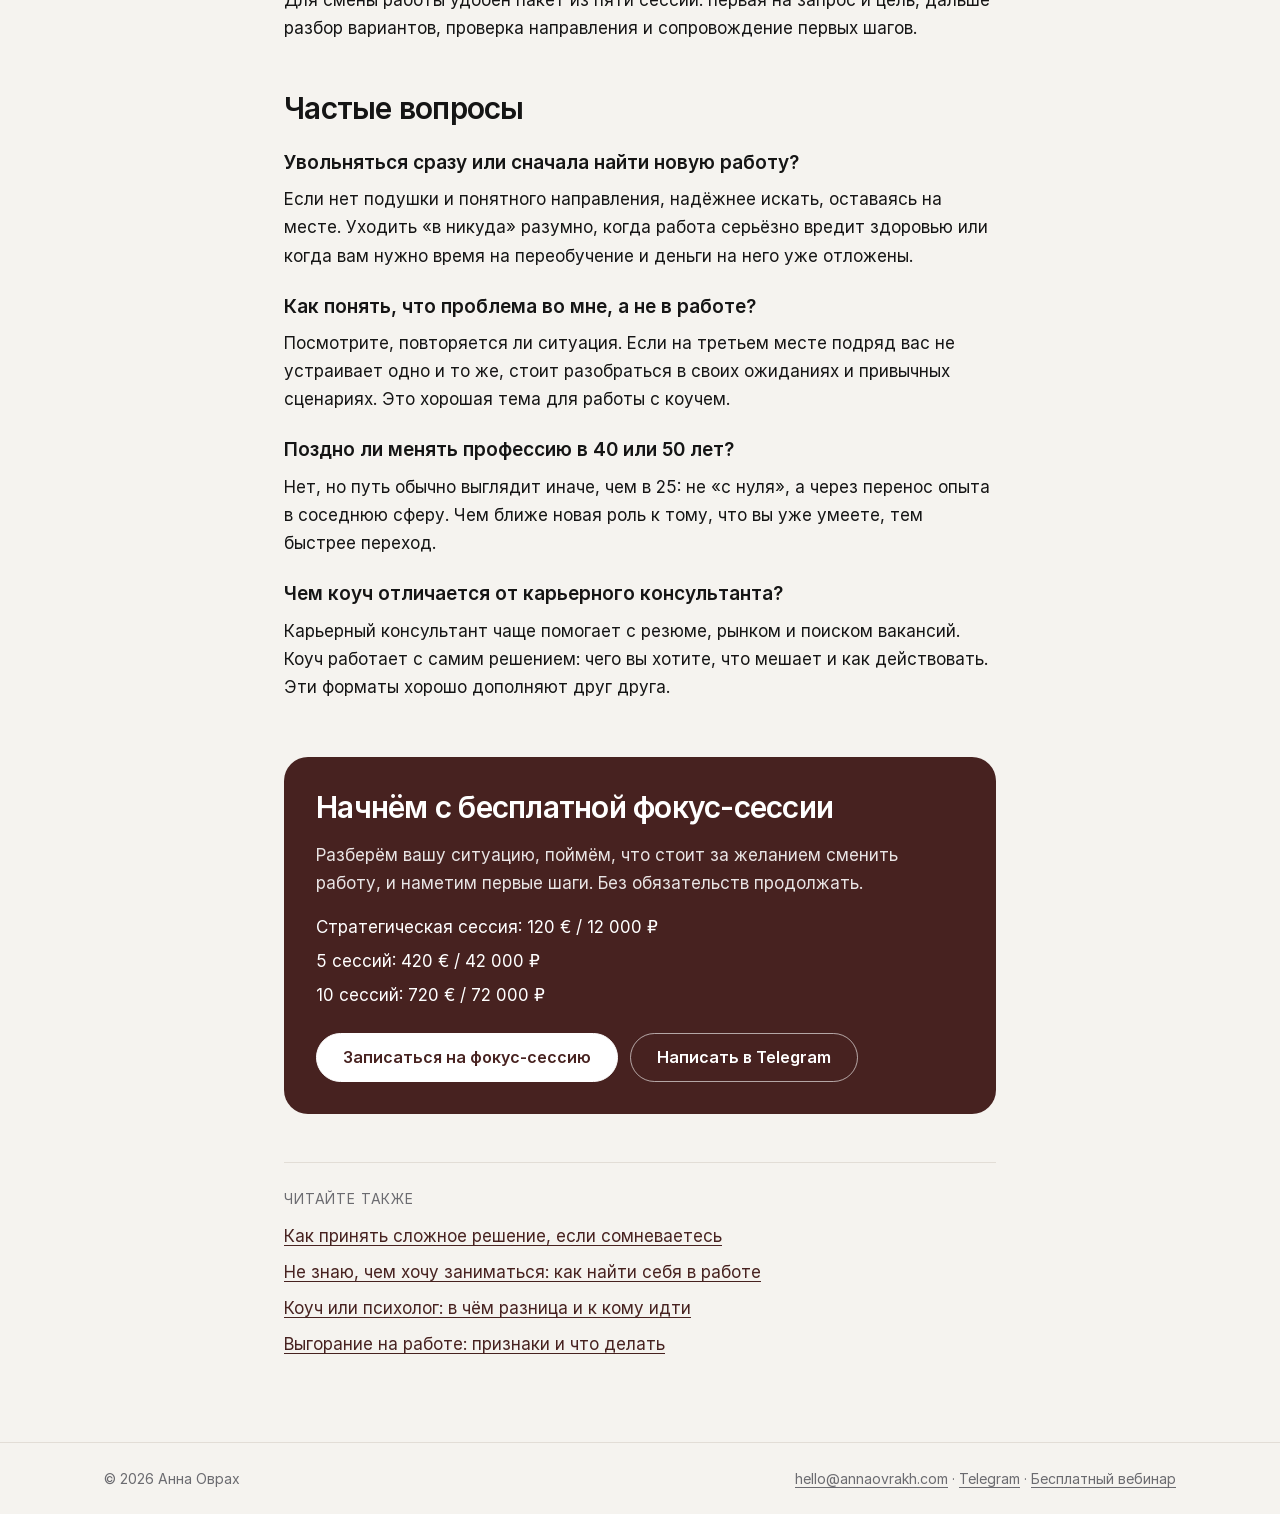
==== commit bed32701: "Add /stati/ hub, in-text article links, expand /webinar/ - /stati/: hub listing all eight articles w" ====
--- a/hochu-smenit-rabotu/index.html
+++ b/hochu-smenit-rabotu/index.html
@@ -33,7 +33,7 @@
       "description": "Как понять, что работу пора менять, чего на самом деле боится тот, кто хочет уволиться, и как сменить работу без прыжка в пустоту: пошаговый план от коуча.",
       "inLanguage": "ru",
       "datePublished": "2026-10-20",
-      "dateModified": "2026-10-20",
+      "dateModified": "2026-10-27",
       "image": "https://annaovrakh.com/assets/meta/og-image.jpg",
       "mainEntityOfPage": "https://annaovrakh.com/hochu-smenit-rabotu/",
       "author": { "@type": "Person", "@id": "https://annaovrakh.com/#person", "name": "Анна Оврах", "url": "https://annaovrakh.com/" },
@@ -44,7 +44,8 @@
       "@type": "BreadcrumbList",
       "itemListElement": [
         { "@type": "ListItem", "position": 1, "name": "Главная", "item": "https://annaovrakh.com/" },
-        { "@type": "ListItem", "position": 2, "name": "Как решиться сменить работу", "item": "https://annaovrakh.com/hochu-smenit-rabotu/" }
+        { "@type": "ListItem", "position": 2, "name": "Статьи", "item": "https://annaovrakh.com/stati/" },
+        { "@type": "ListItem", "position": 3, "name": "Как решиться сменить работу", "item": "https://annaovrakh.com/hochu-smenit-rabotu/" }
       ]
     }
   ]
@@ -61,11 +62,11 @@
 
   <main>
     <article>
-      <p class="crumbs"><a href="/">Главная</a> / Карьера</p>
+      <p class="crumbs"><a href="/">Главная</a> / <a href="/stati/">Статьи</a> / Карьера</p>
       <p class="eyebrow">Смена работы</p>
       <h1>Хочу сменить работу, но боюсь. Как решиться</h1>
-      <p class="lead">Страх перед сменой работы нормален: вы меняете понятное на неизвестное. Решиться проще, если сначала понять, от чего вы уходите и к чему идёте, затем подготовить финансовую подушку и проверить новое направление до увольнения. Тогда работу можно менять постепенно, небольшими шагами.</p>
-      <p class="byline">Анна Оврах, коуч · Обновлено 20 октября 2026</p>
+      <p class="lead"><a href="/strah-peremen/">Страх перед сменой работы</a> нормален: вы меняете понятное на неизвестное. Решиться проще, если сначала понять, от чего вы уходите и к чему идёте, затем подготовить финансовую подушку и проверить новое направление до увольнения. Тогда работу можно менять постепенно, небольшими шагами.</p>
+      <p class="byline">Анна Оврах, коуч · Обновлено 27 октября 2026</p>
 
       <h2>Как понять, что работу действительно пора менять</h2>
       <p>Желание уволиться бывает и сигналом, что пора двигаться дальше, и реакцией на тяжёлый период. Вот признаки, которые чаще говорят о первом:</p>
@@ -76,7 +77,7 @@
         <li>вам интереснее то, что происходит в соседних профессиях и компаниях, чем ваша работа;</li>
         <li>работа сказывается на здоровье и отношениях, а изменить условия внутри компании не получилось.</li>
       </ul>
-      <p>Бывает, что дело не в самой работе: аврал временный, конфликт касается одного человека или вы давно не отдыхали. Тогда иногда хватает разговора с руководителем, другого проекта или отпуска. Проверить себя можно вопросом: «Если бы проблему X завтра решили, захотел бы я остаться?»</p>
+      <p>Бывает, что дело не в самой работе: аврал временный, конфликт касается одного человека или вы <a href="/vygoranie-na-rabote/">давно не отдыхали</a>. Тогда иногда хватает разговора с руководителем, другого проекта или отпуска. Проверить себя можно вопросом: «Если бы проблему X завтра решили, захотел бы я остаться?»</p>
 
       <h2>Чего на самом деле боится тот, кто хочет уволиться</h2>
       <p>За «боюсь сменить работу» обычно стоит страх поконкретнее. Когда он назван, с ним проще работать:</p>
@@ -84,7 +85,7 @@
         <li><strong>не найти ничего лучше</strong>: проверьте рынок, пока ещё работаете;</li>
         <li><strong>потерять доход</strong>: соберите подушку и посчитайте, сколько месяцев на ней продержитесь;</li>
         <li><strong>«поздно, в моём возрасте не берут»</strong>: опыт после 35 или 40 лет на рынке тоже ценят, вопрос в том, как его показать;</li>
-        <li><strong>ошибиться</strong>: большинство карьерных решений обратимы, а пробный шаг снижает риск;</li>
+        <li><strong>ошибиться</strong>: большинство <a href="/kak-prinyat-reshenie/">карьерных решений обратимы</a>, а пробный шаг снижает риск;</li>
         <li><strong>осуждения</strong> близких и коллег, которые спросят, «зачем уходить с хорошего места». Здесь важно отделить свои критерии от чужих.</li>
       </ul>
 
@@ -99,7 +100,7 @@
       </ol>
 
       <h2>Сменить работу в 40 лет: что важно учесть</h2>
-      <p>После сорока работу обычно меняют, опираясь на опыт управления, знание отрасли и контакты. Мешают чаще финансовые обязательства, которых стало больше, и мысль «уже поздно». Поэтому стоит спокойно посчитать ресурсы, сделать ставку на навыки, которые переносятся в новую роль, и пробовать новое направление, пока вы ещё не ушли со старого места.</p>
+      <p>После сорока работу обычно меняют, опираясь на опыт управления, знание отрасли и контакты. Мешают чаще финансовые обязательства, которых стало больше, и мысль <a href="/krizis-srednego-vozrasta/">«уже поздно»</a>. Поэтому стоит спокойно посчитать ресурсы, сделать ставку на навыки, которые переносятся в новую роль, и пробовать новое направление, пока вы ещё не ушли со старого места.</p>
 
       <div class="callout">
         <p class="label">Обобщённый пример</p>
@@ -120,16 +121,6 @@
         <p>Нет, но путь обычно выглядит иначе, чем в 25: не «с нуля», а через перенос опыта в соседнюю сферу. Чем ближе новая роль к тому, что вы уже умеете, тем быстрее переход.</p>
         <h3>Чем коуч отличается от карьерного консультанта?</h3>
         <p>Карьерный консультант чаще помогает с резюме, рынком и поиском вакансий. Коуч работает с самим решением: чего вы хотите, что мешает и как действовать. Эти форматы хорошо дополняют друг друга.</p>
-      </section>
-
-      <section class="review">
-        <h2>Что говорят клиенты</h2>
-        <figure>
-          <blockquote>
-            <p>«Результаты сессии превзошли мои ожидания. Анна задавала вопросы, которые помогли мне разобраться в запутанной ситуации, увидеть её с другой стороны, сформировать понятный план действий и даже заранее продумать, что делать, если по тем или иным причинам я начну отклоняться от намеченного курса.»</p>
-          </blockquote>
-          <figcaption><span class="review-name">Мария</span> <span class="review-role">Data scientist</span></figcaption>
-        </figure>
       </section>
 
       <section class="cta">
--- a/assets/pages/pages.css
+++ b/assets/pages/pages.css
@@ -102,18 +102,17 @@
 .cta .btn-ghost { color: #fff; border-color: rgba(255,255,255,.6); }
 .cta .btn-ghost:hover { background: #fff; color: var(--brand); }
 
-/* Client review: quote, name, role. Shared by topic pages and /ob-anne/ */
-.review figure { margin: 0; padding: 28px; background: var(--surface); border-radius: 20px; border: 1px solid var(--line); }
-.review blockquote { margin: 0 0 20px; font-size: 18px; line-height: 1.6; }
-.review blockquote p { margin: 0 0 12px; }
-.review blockquote p:last-child { margin-bottom: 0; }
-.review figcaption { padding-left: 16px; border-left: 2px solid var(--brand); font-size: 15px; line-height: 1.45; }
-.review-name { display: block; font-weight: 600; }
-.review-role { display: block; color: var(--muted); }
-
 .faq h3 { margin-top: 24px; }
 .related { margin: 48px 0 0; padding: 24px 0 0; border-top: 1px solid var(--line); }
 .related ul { list-style: none; padding: 0; }
+
+/* /stati/ hub */
+.hub { list-style: none; padding: 0; margin: 0 0 8px; }
+.hub li { margin: 0 0 12px; padding: 20px 24px; background: var(--surface); border: 1px solid var(--line); border-radius: 20px; }
+.hub h3 { margin: 0 0 6px; }
+.hub h3 a { text-decoration: none; }
+.hub h3 a:hover { text-decoration: underline; }
+.hub p { margin: 0; font-size: 16px; color: var(--muted); }
 
 /* Footer */
 .site-footer { border-top: 1px solid var(--line); }
@@ -127,8 +126,7 @@
   main { padding: 28px 16px 48px; }
   .site-header .wrap, .site-footer .wrap { padding-left: 16px; padding-right: 16px; }
   .brand span { display: none; }
-  .review figure { padding: 20px; }
-  .review blockquote { font-size: 17px; }
   .cta { padding: 24px 20px; border-radius: 20px; }
+  .hub li { padding: 16px 18px; }
   .cta .actions .btn { width: 100%; }
 }
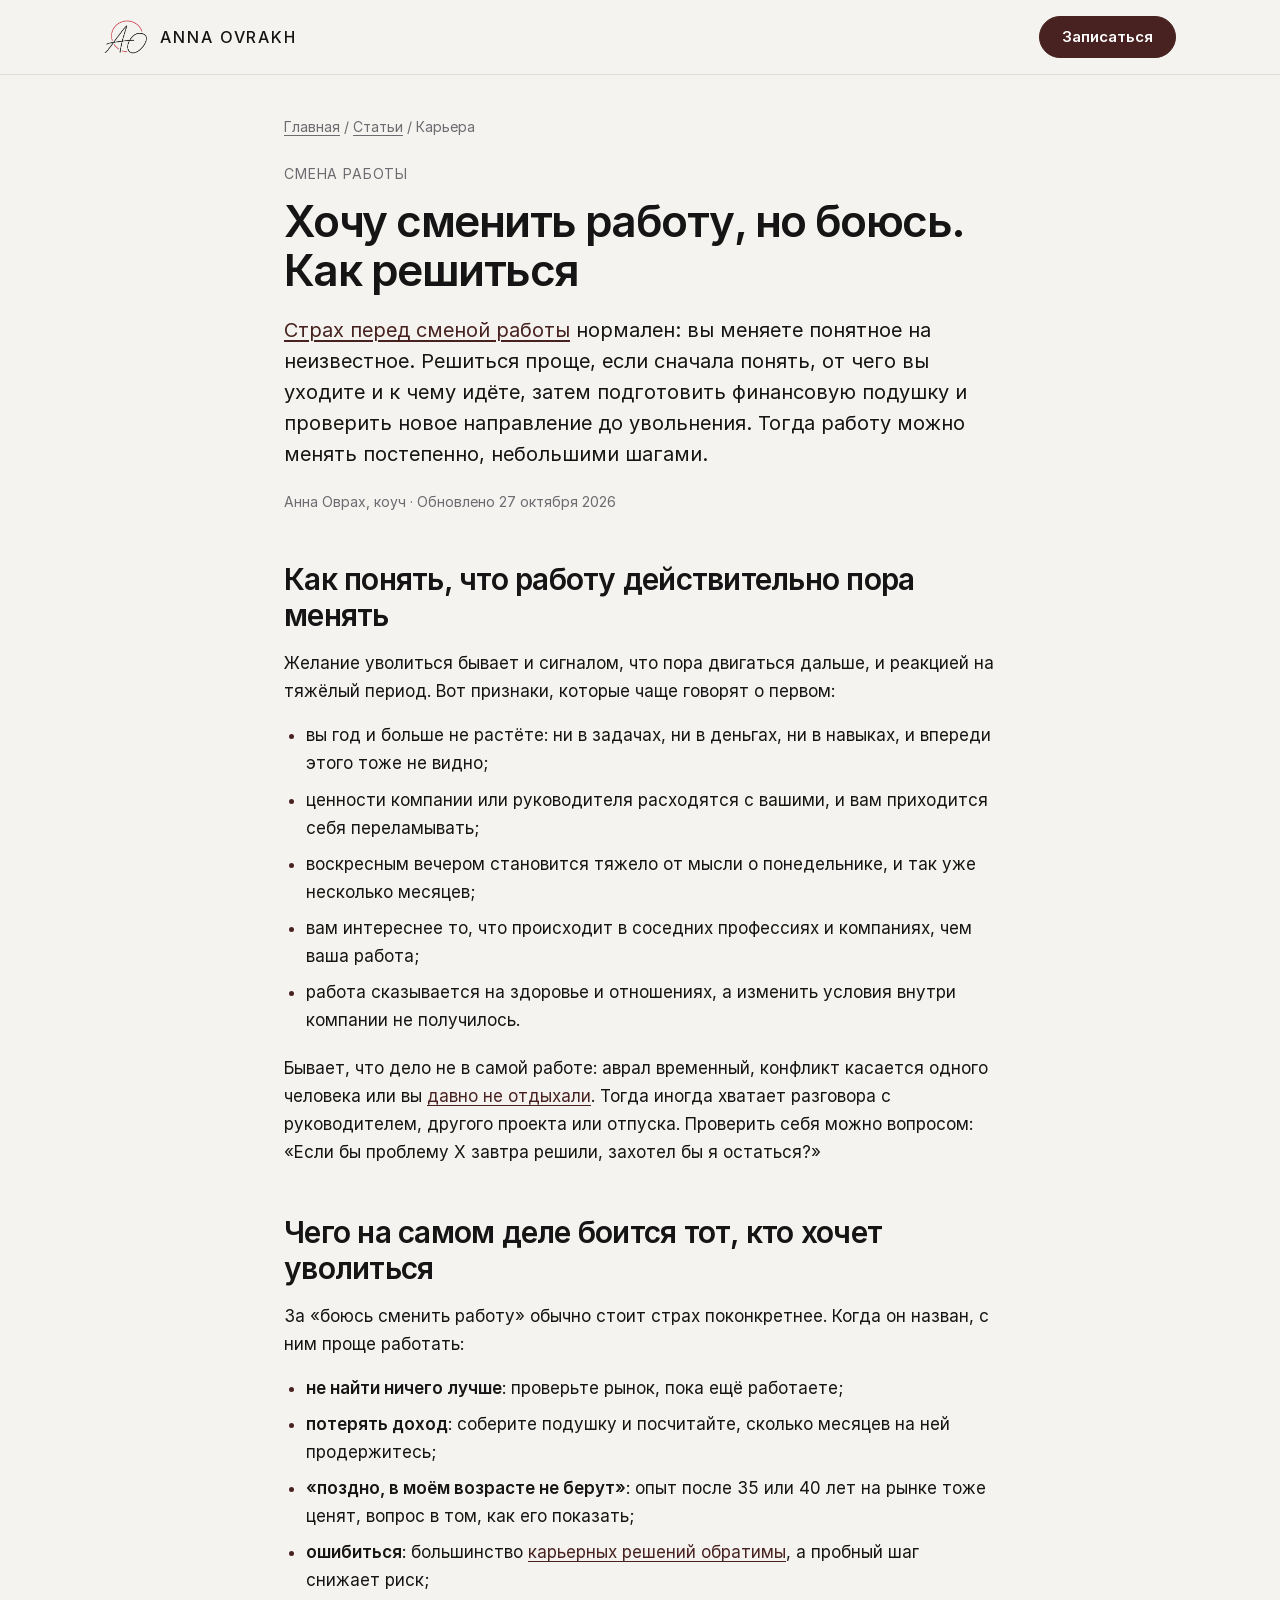
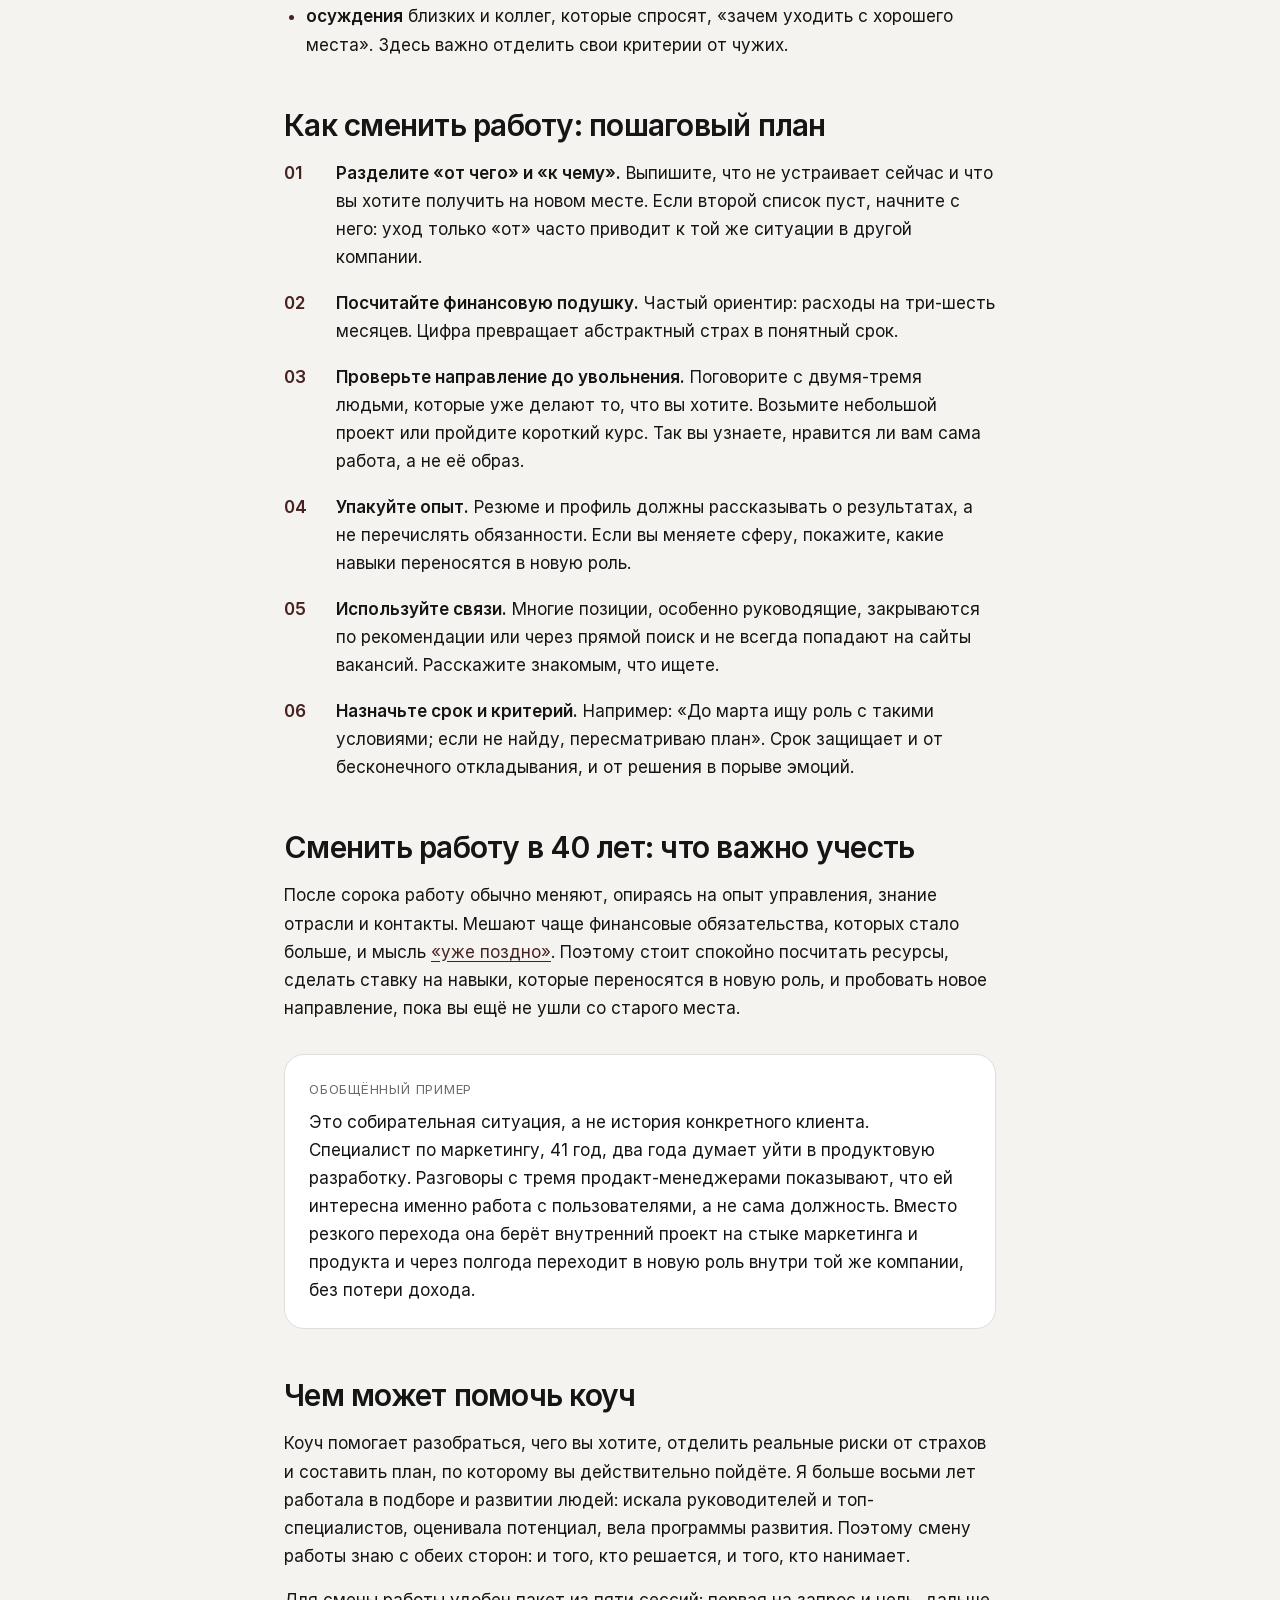
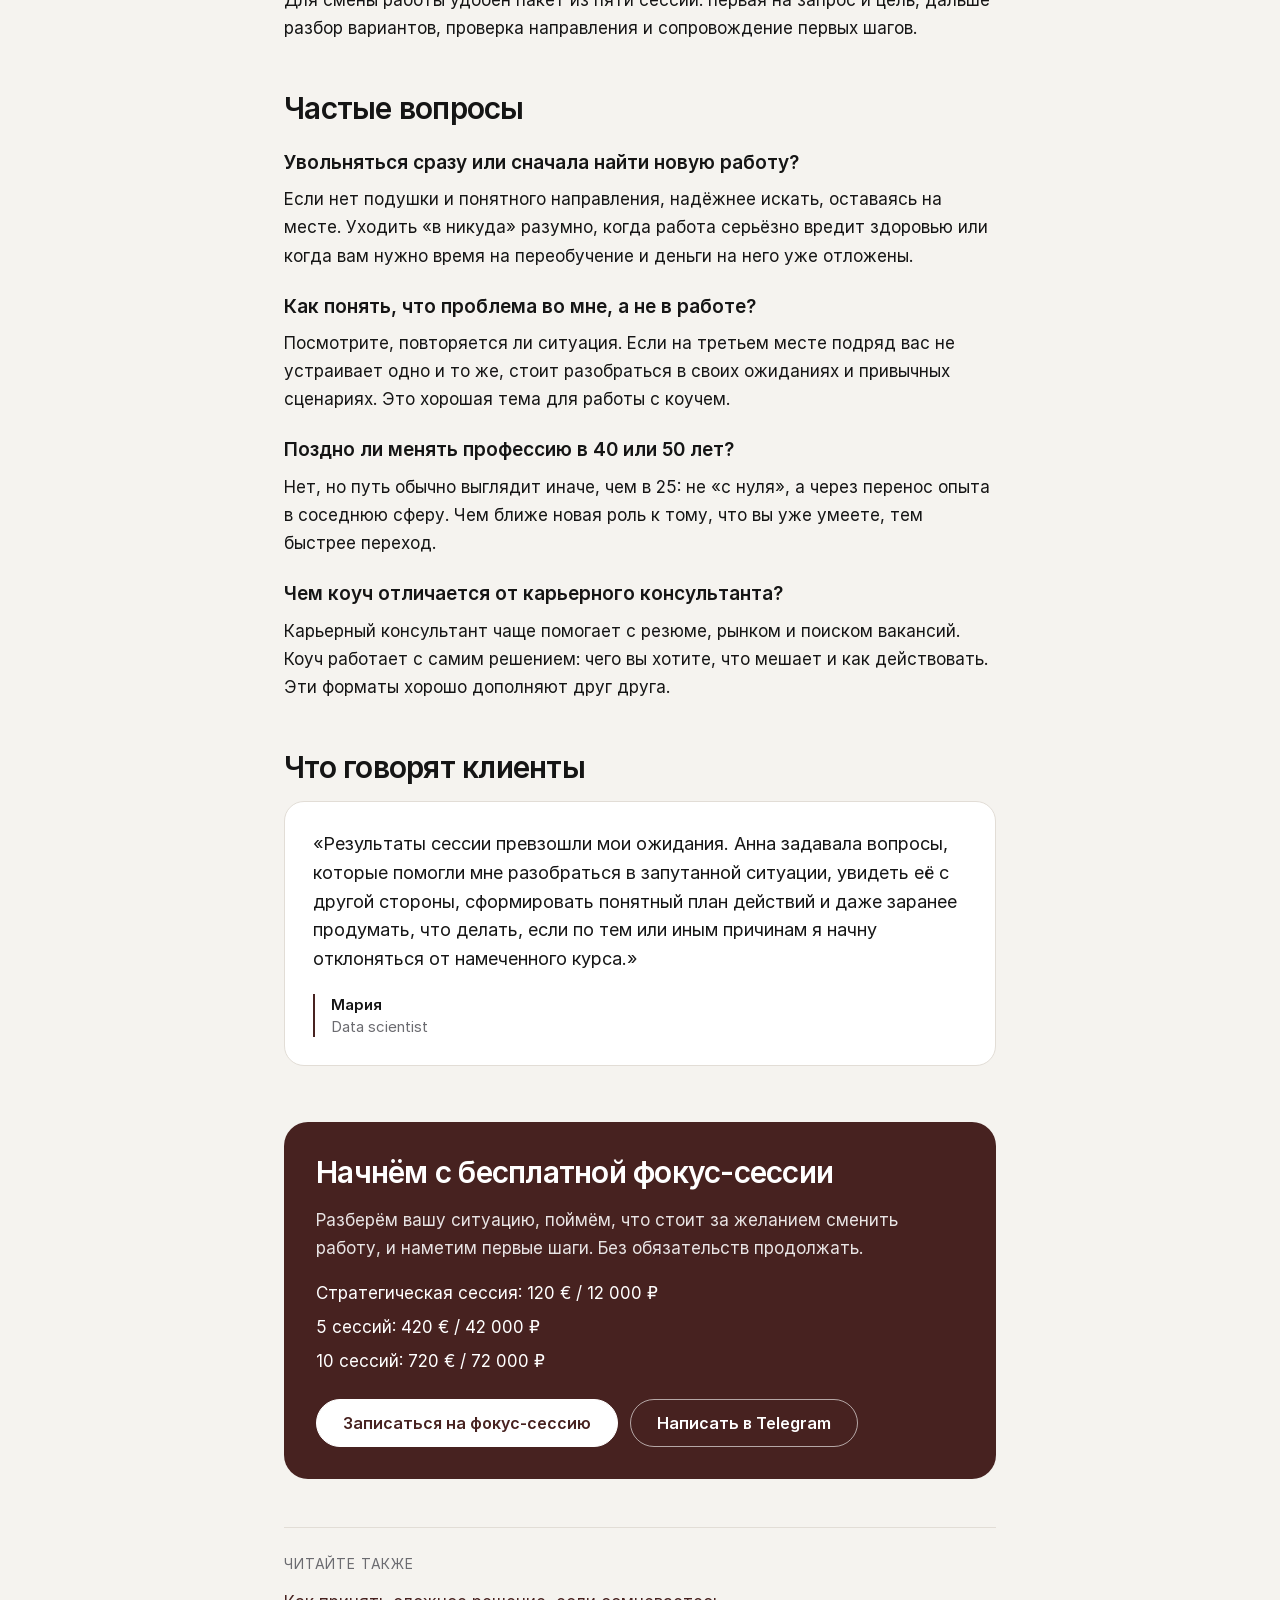
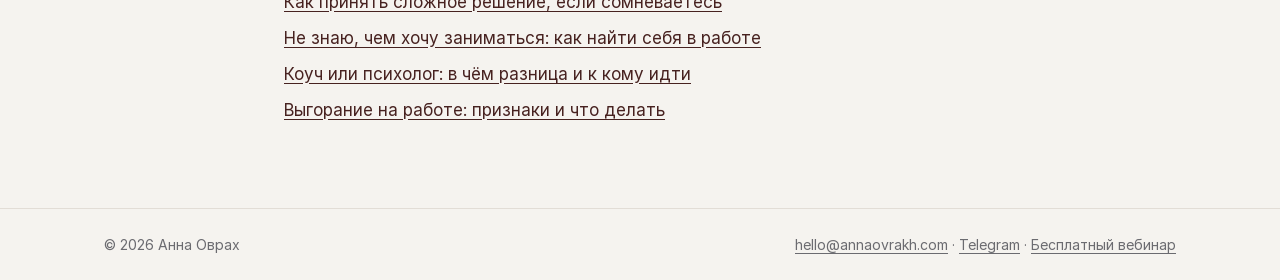
==== commit bd95c533: "Merge bed327019f698e08b299ba3f670290e65e64ffd1 into 9cf62dd6207621f97ffe24635cf351eb2077a8b3" ====
--- a/hochu-smenit-rabotu/index.html
+++ b/hochu-smenit-rabotu/index.html
@@ -123,6 +123,16 @@
         <p>Карьерный консультант чаще помогает с резюме, рынком и поиском вакансий. Коуч работает с самим решением: чего вы хотите, что мешает и как действовать. Эти форматы хорошо дополняют друг друга.</p>
       </section>
 
+      <section class="review">
+        <h2>Что говорят клиенты</h2>
+        <figure>
+          <blockquote>
+            <p>«Результаты сессии превзошли мои ожидания. Анна задавала вопросы, которые помогли мне разобраться в запутанной ситуации, увидеть её с другой стороны, сформировать понятный план действий и даже заранее продумать, что делать, если по тем или иным причинам я начну отклоняться от намеченного курса.»</p>
+          </blockquote>
+          <figcaption><span class="review-name">Мария</span> <span class="review-role">Data scientist</span></figcaption>
+        </figure>
+      </section>
+
       <section class="cta">
         <h2>Начнём с бесплатной фокус-сессии</h2>
         <p>Разберём вашу ситуацию, поймём, что стоит за желанием сменить работу, и наметим первые шаги. Без обязательств продолжать.</p>
--- a/assets/pages/pages.css
+++ b/assets/pages/pages.css
@@ -102,6 +102,15 @@
 .cta .btn-ghost { color: #fff; border-color: rgba(255,255,255,.6); }
 .cta .btn-ghost:hover { background: #fff; color: var(--brand); }
 
+/* Client review: quote, name, role. Shared by topic pages and /ob-anne/ */
+.review figure { margin: 0; padding: 28px; background: var(--surface); border-radius: 20px; border: 1px solid var(--line); }
+.review blockquote { margin: 0 0 20px; font-size: 18px; line-height: 1.6; }
+.review blockquote p { margin: 0 0 12px; }
+.review blockquote p:last-child { margin-bottom: 0; }
+.review figcaption { padding-left: 16px; border-left: 2px solid var(--brand); font-size: 15px; line-height: 1.45; }
+.review-name { display: block; font-weight: 600; }
+.review-role { display: block; color: var(--muted); }
+
 .faq h3 { margin-top: 24px; }
 .related { margin: 48px 0 0; padding: 24px 0 0; border-top: 1px solid var(--line); }
 .related ul { list-style: none; padding: 0; }
@@ -126,6 +135,8 @@
   main { padding: 28px 16px 48px; }
   .site-header .wrap, .site-footer .wrap { padding-left: 16px; padding-right: 16px; }
   .brand span { display: none; }
+  .review figure { padding: 20px; }
+  .review blockquote { font-size: 17px; }
   .cta { padding: 24px 20px; border-radius: 20px; }
   .hub li { padding: 16px 18px; }
   .cta .actions .btn { width: 100%; }
